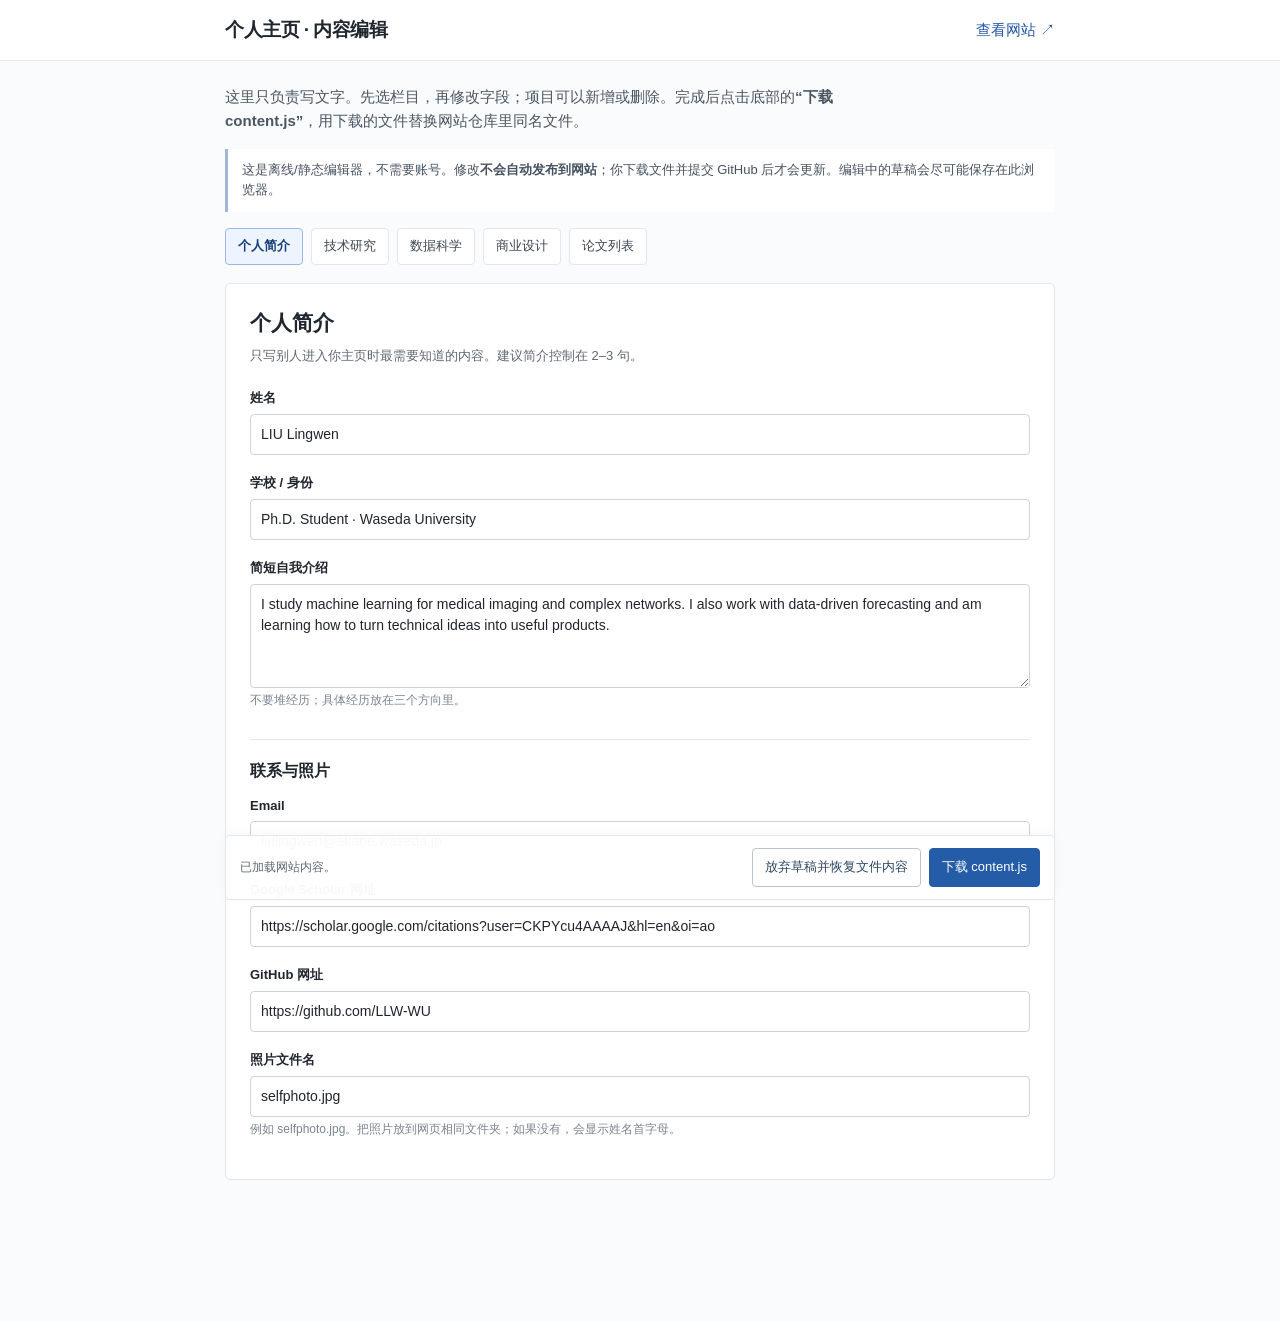
==== edit.html @ 1f991dab "Add files via upload" ====
<!doctype html>
<html lang="zh-CN">
<head>
  <meta charset="utf-8">
  <meta name="viewport" content="width=device-width, initial-scale=1">
  <meta name="robots" content="noindex, nofollow">
  <title>内容编辑 | LIU Lingwen</title>
  <link rel="stylesheet" href="style.css">
  <script defer src="content.js"></script>
  <script defer src="editor.js"></script>
</head>
<body class="editor-body">
  <header class="editor-head"><div class="container">
    <h1 class="editor-brand">个人主页 · 内容编辑</h1>
    <a href="index.html" target="_blank" rel="noopener noreferrer">查看网站 ↗</a>
  </div></header>
  <main class="container editor-shell">
    <p class="editor-intro">这里只负责写文字。先选栏目，再修改字段；项目可以新增或删除。完成后点击底部的<strong>“下载 content.js”</strong>，用下载的文件替换网站仓库里同名文件。</p>
    <div class="editor-note">这是离线/静态编辑器，不需要账号。修改<strong>不会自动发布到网站</strong>；你下载文件并提交 GitHub 后才会更新。编辑中的草稿会尽可能保存在此浏览器。</div>
    <nav class="editor-switcher" aria-label="选择内容" id="editor-switcher">
      <button type="button" data-edit-tab="profile">个人简介</button>
      <button type="button" data-edit-tab="research">技术研究</button>
      <button type="button" data-edit-tab="data">数据科学</button>
      <button type="button" data-edit-tab="business">商业设计</button>
      <button type="button" data-edit-tab="publications">论文列表</button>
    </nav>
    <div class="edit-form" id="edit-form"></div>
    <div class="editor-actions">
      <span class="editor-status" id="editor-status">已加载网站内容。</span>
      <div class="editor-actions-right">
        <button type="button" class="btn" id="reset-button">放弃草稿并恢复文件内容</button>
        <button type="button" class="btn btn-primary" id="download-button">下载 content.js</button>
      </div>
    </div>
  </main>
</body>
</html>
---- style.css ----
/* Minimal personal homepage — edit content in edit.html, not here. */
:root {
  --text: #20262e;
  --subtext: #606872;
  --link: #2358a8;
  --line: #e3e7eb;
  --soft: #f5f7f9;
  --width: 830px;
}
* { box-sizing: border-box; }
html { scroll-behavior: smooth; }
body { margin: 0; color: var(--text); background: white; font-family: -apple-system, BlinkMacSystemFont, "Segoe UI", "Noto Sans", Arial, sans-serif; font-size: 15px; line-height: 1.6; }
a { color: var(--link); text-decoration: none; }
a:hover { text-decoration: underline; }
a:focus-visible, button:focus-visible, input:focus-visible, textarea:focus-visible { outline: 2px solid var(--link); outline-offset: 3px; }
button, input, textarea { font: inherit; }
.container { width: min(calc(100% - 44px), var(--width)); margin: 0 auto; }
.skip-link { position: absolute; top: -100px; left: 20px; padding: 7px; background: white; z-index: 10; }
.skip-link:focus { top: 10px; }
.site-header { border-bottom: 1px solid var(--line); }
.header-inner { display: flex; flex-wrap: wrap; align-items: center; justify-content: space-between; gap: 10px 25px; padding: 14px 0; }
.site-name { font-size: 15px; font-weight: 700; letter-spacing: .1px; color: var(--text); }
.site-links, .profile-links { display: flex; flex-wrap: wrap; gap: 8px 18px; }
.site-links { font-size: 13px; }
.intro { display: grid; grid-template-columns: 104px 1fr; gap: 24px; align-items: start; padding: 40px 0 35px; border-bottom: 1px solid var(--line); }
.portrait { width: 104px; height: 104px; border: 1px solid var(--line); border-radius: 5px; overflow: hidden; display: flex; align-items: center; justify-content: center; background: #f1f3f5; color: #8c949e; font-size: 26px; font-weight: 600; }
.portrait img { width: 100%; height: 100%; object-fit: cover; }
h1 { font-size: 29px; margin: -4px 0 0; letter-spacing: -.5px; line-height: 1.35; }
.affiliation { color: var(--subtext); margin: 5px 0 10px; }
.bio { margin: 8px 0 9px; max-width: 650px; white-space: pre-line; }
.profile-links { margin: 12px 0 0; font-size: 13px; }
.focus { padding: 28px 0 54px; }
.section-heading { font-size: 19px; margin: 0 0 13px; font-weight: 700; }
.tabs { display: flex; gap: 0; overflow-x: auto; border-bottom: 1px solid var(--line); scrollbar-width: thin; }
.tab { flex-shrink: 0; padding: 10px 20px 11px; color: #626b76; font-weight: 500; font-size: 14px; border-bottom: 2px solid transparent; margin-bottom: -1px; white-space: nowrap; }
.tab:first-child { padding-left: 1px; margin-right: 20px; }
.tab + .tab { margin-right: 20px; }
.tab:hover { color: var(--text); text-decoration: none; }
.tab[aria-selected="true"] { color: var(--text); font-weight: 650; border-bottom-color: var(--link); }
.tab-panel { padding-top: 21px; }
.track-title { font-size: 22px; font-weight: 700; margin: 0 0 5px; line-height: 1.3; }
.track-description { margin: 0 0 16px; color: var(--subtext); }
.concept { margin: 0 0 17px; }
.concept-label { font-size: 12px; color: var(--subtext); margin-right: 6px; }
.concept-value { font-size: 14px; font-weight: 650; }
.method { padding: 13px 0 18px; border-top: 1px solid var(--line); border-bottom: 1px solid var(--line); }
.small-title { font-weight: 700; font-size: 14px; margin: 0 0 8px; }
.method-line { margin: 0; font-size: 14px; color: #414a54; }
.method-step { display: inline; }
.method-arrow { color: #8d96a0; padding: 0 9px; }
.work { padding-top: 22px; }
.item-list { margin: 0; padding: 0; list-style: none; }
.work-item { padding: 14px 0 15px; border-bottom: 1px solid var(--line); }
.work-item:first-child { padding-top: 5px; }
.item-title-row { display: flex; align-items: baseline; justify-content: space-between; flex-wrap: wrap; gap: 2px 12px; }
.item-title { font-size: 15px; margin: 0; font-weight: 650; line-height: 1.48; }
.item-year { font-size: 12px; color: var(--subtext); white-space: nowrap; }
.item-context { font-size: 12px; color: var(--subtext); margin: 2px 0 5px; }
.item-summary { margin: 5px 0 2px; font-size: 14px; }
.item-tools { font-size: 12.5px; margin: 4px 0 0; }
.item-link { font-size: 13px; display: inline-block; margin-top: 5px; }
.more { font-size: 13px; margin-top: 13px; padding: 3px 0; border: 0; color: var(--link); background: none; cursor: pointer; }
.more:hover { text-decoration: underline; }
details { margin-top: 10px; }
summary { cursor: pointer; color: var(--link); font-size: 13px; }
summary:hover { text-decoration: underline; }
.notes-text { white-space: pre-line; font-size: 13px; color: #434a55; padding: 6px 0 2px; line-height: 1.6; }
.papers { margin-top: 26px; }
.papers-intro { color: var(--subtext); font-size: 13px; margin: 0 0 10px; }
.pub-item { padding: 12px 0; border-bottom: 1px solid var(--line); }
.pub-title { font-size: 14px; font-weight: 650; margin: 0 0 2px; }
.pub-meta { font-size: 12px; color: var(--subtext); margin: 0; }
.pub-link { font-size: 12px; display: inline-block; margin-top: 4px; }
.empty-state { font-size: 14px; color: var(--subtext); padding: 8px 0; }
.footer { border-top: 1px solid var(--line); color: #747d87; display: flex; flex-wrap: wrap; justify-content: space-between; gap: 10px; padding-top: 16px; padding-bottom: 36px; font-size: 12px; }
.loading-note { padding: 24px 0; font-size: 13px; color: var(--subtext); }
/* Editing interface: a utilitarian writing form, intentionally separate from the public site */
.editor-body { background: #fafbfc; }
.editor-head { background: white; border-bottom: 1px solid var(--line); }
.editor-head .container { padding: 17px 0; display: flex; align-items: center; justify-content: space-between; gap: 14px; flex-wrap: wrap; }
.editor-brand { font-weight: 700; font-size: 19px; margin: 0; }
.editor-intro { max-width: 700px; margin: 24px 0 16px; color: #4b5663; }
.editor-shell { padding-bottom: 60px; }
.editor-switcher { display: flex; flex-wrap: wrap; gap: 8px; margin-bottom: 18px; }
.editor-switcher button { background: white; border: 1px solid var(--line); padding: 7px 12px; border-radius: 4px; cursor: pointer; font-size: 13px; color: #3d4651; }
.editor-switcher button[aria-pressed="true"] { background: #eef4ff; border-color: #9bb8e5; color: #173f79; font-weight: 650; }
.edit-form { border: 1px solid var(--line); background: white; border-radius: 5px; padding: 22px 24px; }
.edit-form h2 { margin: 0 0 6px; font-size: 21px; }
.form-help { font-size: 13px; color: var(--subtext); margin: 0 0 22px; }
.field { margin: 0 0 18px; }
.field label { display: block; font-weight: 600; font-size: 13px; margin-bottom: 5px; }
.field input, .field textarea { width: 100%; display: block; color: var(--text); border: 1px solid #cad2da; border-radius: 4px; padding: 9px 10px; background: #fff; font-size: 14px; line-height: 1.5; }
.field textarea { min-height: 78px; resize: vertical; }
.field-hint { font-size: 12px; margin-top: 3px; color: #7a8490; }
.form-subhead { margin: 29px 0 12px; font-size: 16px; border-top: 1px solid var(--line); padding-top: 18px; }
.editor-item { background: #f9fafb; border: 1px solid var(--line); padding: 13px 15px 6px; border-radius: 4px; margin: 10px 0; }
.editor-item-head { display: flex; justify-content: space-between; gap: 12px; align-items: center; margin-bottom: 12px; }
.editor-item-title { font-weight: 650; font-size: 13px; }
.btn { background: white; border: 1px solid #b9c4d0; border-radius: 4px; cursor: pointer; color: #2d4662; font-size: 13px; padding: 8px 12px; }
.btn:hover { background: #f0f4f7; }
.btn-primary { background: #245ca7; border-color: #245ca7; color: white; }
.btn-primary:hover { background: #1c4b89; }
.btn-delete { border-color: #ead4d4; color: #96433a; padding: 4px 8px; }
.btn-delete:hover { background: #fff4f4; }
.editor-actions { position: sticky; bottom: 0; display: flex; flex-wrap: wrap; justify-content: space-between; gap: 10px; align-items: center; background: rgba(255,255,255,.97); border: 1px solid var(--line); border-radius: 4px; padding: 12px 14px; margin-top: 16px; box-shadow: 0 -2px 12px rgba(33,45,58,.035); }
.editor-actions-right { display: flex; flex-wrap: wrap; gap: 8px; align-items: center; }
.editor-status { color: #5d6873; font-size: 12px; }
.editor-note { background: #fff; border-left: 3px solid #9fb7d5; padding: 11px 14px; margin: 16px 0; color: #465260; font-size: 13px; }
@media (max-width: 600px) {
  .container { width: min(calc(100% - 32px), var(--width)); }
  .intro { grid-template-columns: 78px 1fr; gap: 16px; padding: 28px 0; }
  .portrait { width: 78px; height: 78px; font-size: 20px; }
  h1 { font-size: 24px; }
  .tabs { justify-content: space-between; }
  .tab { margin-right: 0 !important; padding: 10px 9px 11px !important; font-size: 13px; }
  .method-arrow { padding: 0 4px; }
  .edit-form { padding: 16px; }
}
@media (prefers-reduced-motion: reduce) { html { scroll-behavior: auto; } }

/* Keep the editor scan-friendly: each project is closed until selected. */
.editor-item > summary { padding: 1px 0; font-size: 13px; font-weight: 650; color: var(--text); }
.editor-item > summary:hover { color: var(--link); text-decoration: none; }
.editor-item[open] > summary { margin-bottom: 13px; }
.editor-item button + button { margin-left: 5px; }
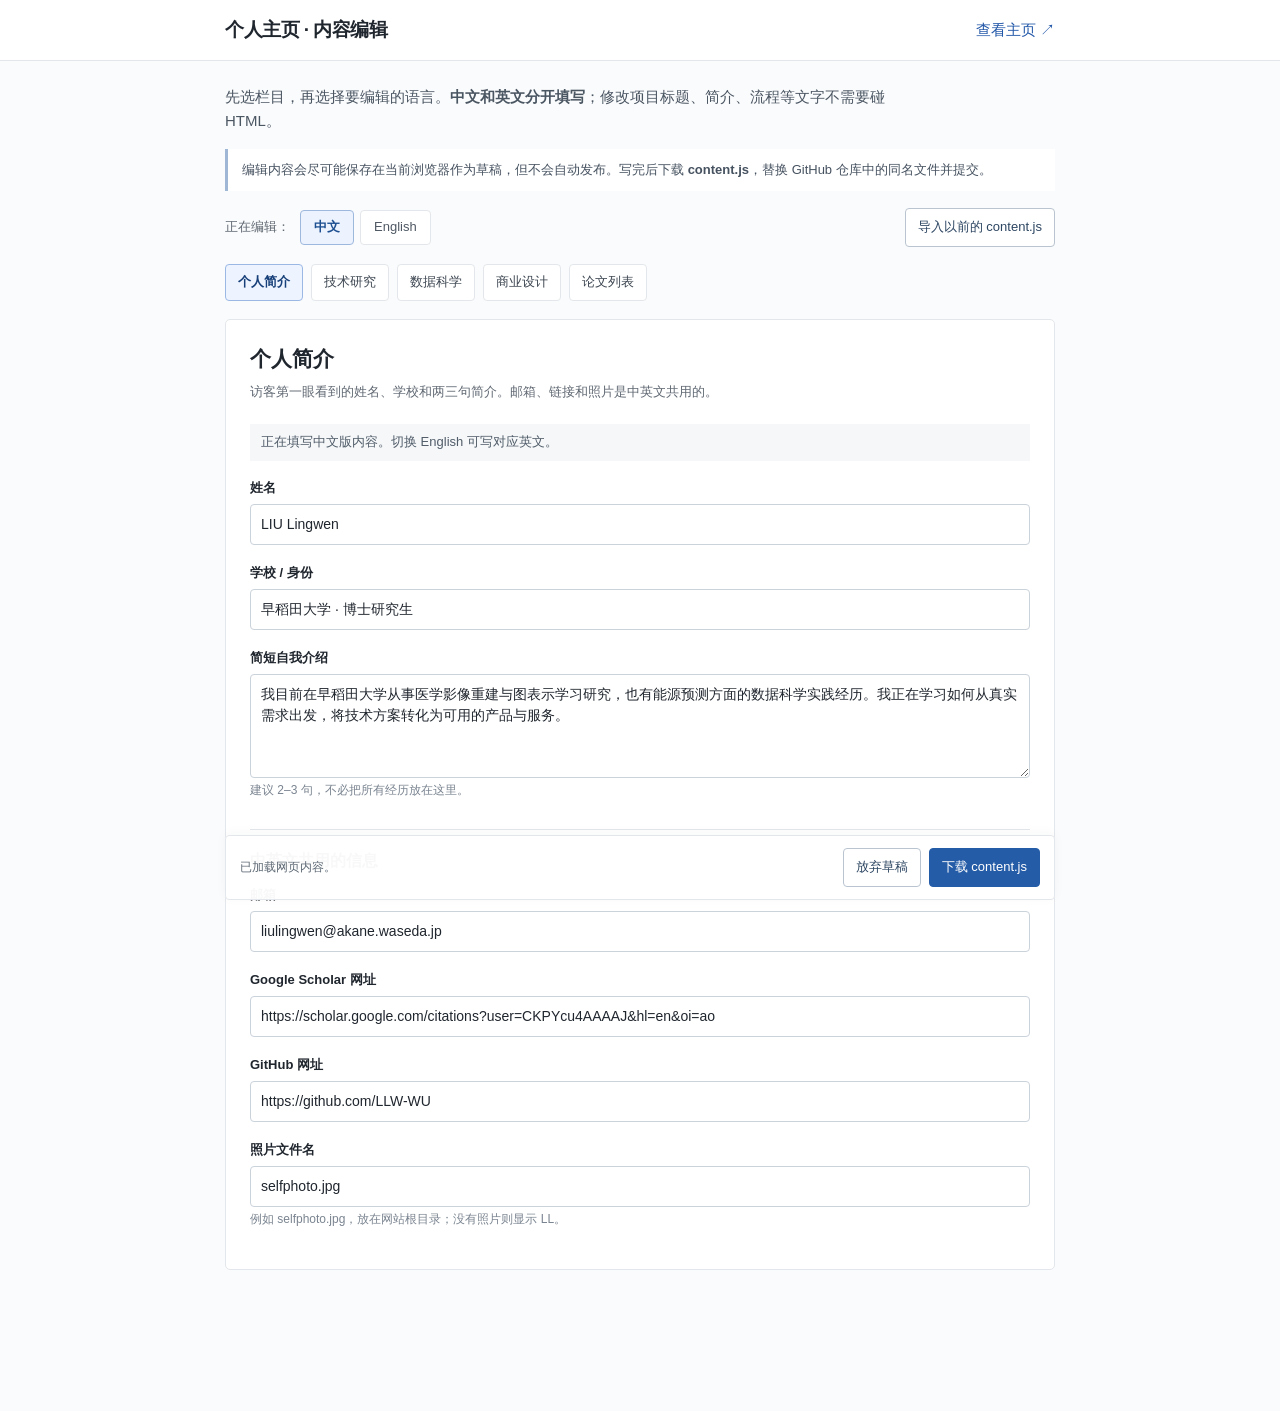
==== commit 2aa1c6c9: "Add files via upload" ====
--- a/edit.html
+++ b/edit.html
@@ -12,11 +12,20 @@
 <body class="editor-body">
   <header class="editor-head"><div class="container">
     <h1 class="editor-brand">个人主页 · 内容编辑</h1>
-    <a href="index.html" target="_blank" rel="noopener noreferrer">查看网站 ↗</a>
+    <a href="index.html" target="_blank" rel="noopener noreferrer">查看主页 ↗</a>
   </div></header>
   <main class="container editor-shell">
-    <p class="editor-intro">这里只负责写文字。先选栏目，再修改字段；项目可以新增或删除。完成后点击底部的<strong>“下载 content.js”</strong>，用下载的文件替换网站仓库里同名文件。</p>
-    <div class="editor-note">这是离线/静态编辑器，不需要账号。修改<strong>不会自动发布到网站</strong>；你下载文件并提交 GitHub 后才会更新。编辑中的草稿会尽可能保存在此浏览器。</div>
+    <p class="editor-intro">先选栏目，再选择要编辑的语言。<strong>中文和英文分开填写</strong>；修改项目标题、简介、流程等文字不需要碰 HTML。</p>
+    <div class="editor-note">编辑内容会尽可能保存在当前浏览器作为草稿，但不会自动发布。写完后下载 <strong>content.js</strong>，替换 GitHub 仓库中的同名文件并提交。</div>
+    <div class="editor-toolbar">
+      <div class="editor-locale" role="group" aria-label="选择要编辑的语言">
+        <span>正在编辑：</span>
+        <button type="button" data-content-lang="zh" aria-pressed="true">中文</button>
+        <button type="button" data-content-lang="en" aria-pressed="false">English</button>
+      </div>
+      <button type="button" class="btn" id="import-button">导入以前的 content.js</button>
+      <input type="file" id="import-file" accept=".js,.json,application/json,text/javascript" hidden>
+    </div>
     <nav class="editor-switcher" aria-label="选择内容" id="editor-switcher">
       <button type="button" data-edit-tab="profile">个人简介</button>
       <button type="button" data-edit-tab="research">技术研究</button>
@@ -26,9 +35,9 @@
     </nav>
     <div class="edit-form" id="edit-form"></div>
     <div class="editor-actions">
-      <span class="editor-status" id="editor-status">已加载网站内容。</span>
+      <span class="editor-status" id="editor-status" role="status">已加载网页内容。</span>
       <div class="editor-actions-right">
-        <button type="button" class="btn" id="reset-button">放弃草稿并恢复文件内容</button>
+        <button type="button" class="btn" id="reset-button">放弃草稿</button>
         <button type="button" class="btn btn-primary" id="download-button">下载 content.js</button>
       </div>
     </div>
--- a/style.css
+++ b/style.css
@@ -123,3 +123,18 @@
 .editor-item > summary:hover { color: var(--link); text-decoration: none; }
 .editor-item[open] > summary { margin-bottom: 13px; }
 .editor-item button + button { margin-left: 5px; }
+/* Tiny bilingual control: same understated personal-homepage visual language. */
+.language-switch { display: inline-flex; align-items: center; gap: 8px; white-space: nowrap; color: #a2aab3; font-size: 13px; }
+.language-switch button { background: transparent; border: 0; color: #7b8590; padding: 2px 3px; font-size: 13px; cursor: pointer; }
+.language-switch button[aria-pressed="true"] { color: var(--text); font-weight: 700; }
+.language-switch button:hover { color: var(--link); text-decoration: underline; }
+.pub-original { font-size: 12px; line-height: 1.5; color: var(--subtext); margin: 1px 0 4px; }
+@media(max-width:600px){ .language-switch { margin-left: auto; } }
+/* Minimal editing controls for two translations */
+.editor-toolbar { display:flex; align-items:center; justify-content:space-between; flex-wrap:wrap; gap: 10px; margin: 17px 0; }
+.editor-locale { display:inline-flex; align-items:center; gap: 6px; font-size: 13px; }
+.editor-locale span { color:var(--subtext); margin-right:4px; }
+.editor-locale button { cursor:pointer; border:1px solid var(--line); background:#fff; color:#4f5864; padding:6px 13px; border-radius:4px; font-size:13px; }
+.editor-locale button[aria-pressed="true"] { border-color:#9eb7dc; color:#1d4f91; background:#ecf3fe; font-weight:650; }
+.edit-language-note { font-size:13px; padding: 8px 11px; background:var(--soft); color:#515d69; margin:5px 0 17px; }
+.paper-original-hint { font-size:12px; color:var(--subtext); margin:-6px 0 13px; overflow-wrap:anywhere; }
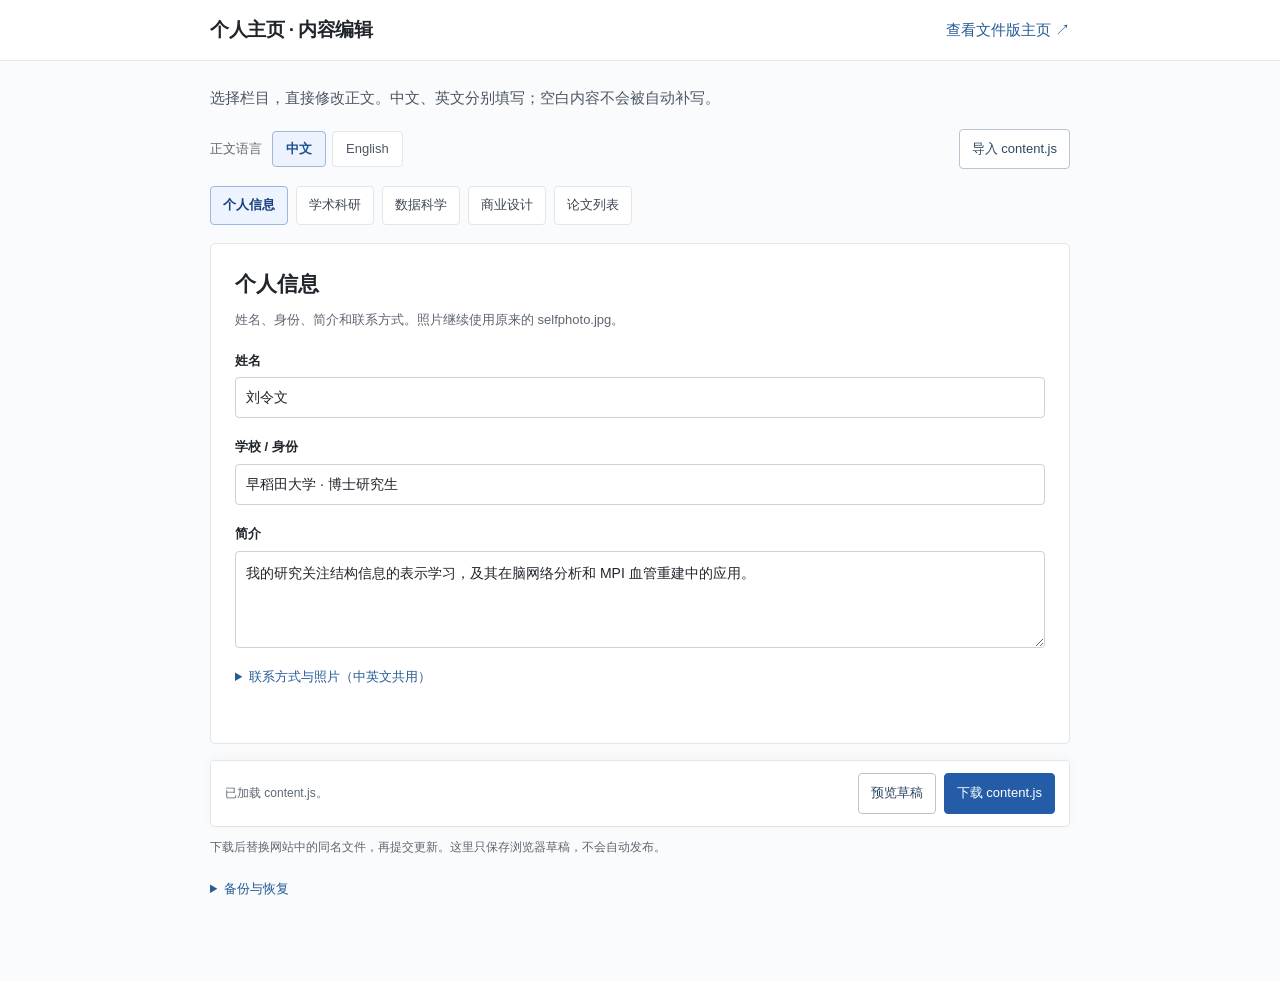
==== commit b6d83df9: "Add files via upload" ====
--- a/edit.html
+++ b/edit.html
@@ -4,43 +4,55 @@
   <meta charset="utf-8">
   <meta name="viewport" content="width=device-width, initial-scale=1">
   <meta name="robots" content="noindex, nofollow">
-  <title>内容编辑 | LIU Lingwen</title>
-  <link rel="stylesheet" href="style.css">
-  <script defer src="content.js"></script>
-  <script defer src="editor.js"></script>
+  <title>内容编辑 | 刘令文</title>
+  <link rel="icon" href="data:,">
+  <link rel="stylesheet" href="style.css?v=20261023-details-v12">
+  <script defer src="content.js?v=20261024-education-v18"></script>
+  <script defer src="site-core.js?v=20261023-details-v12"></script>
+  <script defer src="preview-template.js?v=20261024-labels-v16"></script>
+  <script defer src="editor.js?v=20261024-labels-v16"></script>
 </head>
 <body class="editor-body">
-  <header class="editor-head"><div class="container">
-    <h1 class="editor-brand">个人主页 · 内容编辑</h1>
-    <a href="index.html" target="_blank" rel="noopener noreferrer">查看主页 ↗</a>
-  </div></header>
-  <main class="container editor-shell">
-    <p class="editor-intro">先选栏目，再选择要编辑的语言。<strong>中文和英文分开填写</strong>；修改项目标题、简介、流程等文字不需要碰 HTML。</p>
-    <div class="editor-note">编辑内容会尽可能保存在当前浏览器作为草稿，但不会自动发布。写完后下载 <strong>content.js</strong>，替换 GitHub 仓库中的同名文件并提交。</div>
-    <div class="editor-toolbar">
-      <div class="editor-locale" role="group" aria-label="选择要编辑的语言">
-        <span>正在编辑：</span>
-        <button type="button" data-content-lang="zh" aria-pressed="true">中文</button>
-        <button type="button" data-content-lang="en" aria-pressed="false">English</button>
-      </div>
-      <button type="button" class="btn" id="import-button">导入以前的 content.js</button>
-      <input type="file" id="import-file" accept=".js,.json,application/json,text/javascript" hidden>
+<header class="editor-head"><div class="container">
+  <h1 class="editor-brand">个人主页 · 内容编辑</h1>
+  <a href="index.html" target="_blank" rel="noopener noreferrer">查看文件版主页 ↗</a>
+</div></header>
+<main class="container editor-shell">
+  <p class="editor-intro">选择栏目，直接修改正文。中文、英文分别填写；空白内容不会被自动补写。</p>
+  <div class="editor-toolbar">
+    <div class="editor-locale" role="group" aria-label="选择要编辑的语言">
+      <span>正文语言</span>
+      <button type="button" data-content-lang="zh" aria-pressed="true">中文</button>
+      <button type="button" data-content-lang="en" aria-pressed="false">English</button>
     </div>
-    <nav class="editor-switcher" aria-label="选择内容" id="editor-switcher">
-      <button type="button" data-edit-tab="profile">个人简介</button>
-      <button type="button" data-edit-tab="research">技术研究</button>
-      <button type="button" data-edit-tab="data">数据科学</button>
-      <button type="button" data-edit-tab="business">商业设计</button>
-      <button type="button" data-edit-tab="publications">论文列表</button>
-    </nav>
-    <div class="edit-form" id="edit-form"></div>
-    <div class="editor-actions">
-      <span class="editor-status" id="editor-status" role="status">已加载网页内容。</span>
-      <div class="editor-actions-right">
-        <button type="button" class="btn" id="reset-button">放弃草稿</button>
-        <button type="button" class="btn btn-primary" id="download-button">下载 content.js</button>
-      </div>
+    <button type="button" class="btn" id="import-button">导入 content.js</button>
+    <input type="file" id="import-file" accept=".js,.json,application/json,text/javascript" hidden>
+  </div>
+  <nav class="editor-switcher" aria-label="选择内容" id="editor-switcher">
+    <button type="button" data-edit-tab="profile">个人信息</button>
+    <button type="button" data-edit-tab="research">学术科研</button>
+    <button type="button" data-edit-tab="data">数据科学</button>
+    <button type="button" data-edit-tab="business">商业设计</button>
+    <button type="button" data-edit-tab="publications">论文列表</button>
+  </nav>
+  <div class="edit-form" id="edit-form"></div>
+  <div class="editor-actions">
+    <span class="editor-status" id="editor-status" role="status">已加载 content.js。</span>
+    <div class="editor-actions-right">
+      <button type="button" class="btn" id="preview-button">预览草稿</button>
+      <button type="button" class="btn btn-primary" id="download-button">下载 content.js</button>
     </div>
-  </main>
+  </div>
+  <p class="publish-note">下载后替换网站中的同名文件，再提交更新。这里只保存浏览器草稿，不会自动发布。</p>
+  <details class="editor-extra"><summary>备份与恢复</summary><div class="extra-tools">
+    <button type="button" class="btn" id="reset-button">放弃草稿，重新读取文件</button>
+    <button type="button" class="btn" id="notes-button">下载写作笔记</button>
+  </div></details>
+  <noscript>编辑器需要 JavaScript。请在浏览器中启用后重新打开。</noscript>
+</main>
+<dialog id="preview-dialog" aria-labelledby="preview-title">
+  <div class="preview-bar"><h2 id="preview-title">草稿预览 · 尚未发布</h2><button type="button" class="btn" id="close-preview">关闭预览</button></div>
+  <iframe id="preview-frame" title="当前编辑内容的主页预览"></iframe>
+</dialog>
 </body>
 </html>
--- a/style.css
+++ b/style.css
@@ -138,3 +138,355 @@
 .editor-locale button[aria-pressed="true"] { border-color:#9eb7dc; color:#1d4f91; background:#ecf3fe; font-weight:650; }
 .edit-language-note { font-size:13px; padding: 8px 11px; background:var(--soft); color:#515d69; margin:5px 0 17px; }
 .paper-original-hint { font-size:12px; color:var(--subtext); margin:-6px 0 13px; overflow-wrap:anywhere; }
+
+/* V3: document-led, single-column academic writing. No cards or promotional hero. */
+:root { --width: 860px; --text:#20252b; --subtext:#5e6670; --line:#e3e6e9; --link:#265b96; --soft:#f5f7f9; }
+body { font-family: -apple-system,BlinkMacSystemFont,"Segoe UI",Roboto,"Helvetica Neue",Arial,"Noto Sans CJK SC","PingFang SC","Microsoft YaHei",sans-serif; font-size:15px; line-height:1.75; }
+[hidden] { display:none !important; }
+:focus-visible { outline:2px solid var(--link);outline-offset:4px; }
+.container { width:min(calc(100% - 44px),var(--width)); }
+.header-inner { padding:13px 0; }
+.intro { padding:31px 0 28px;gap:23px;grid-template-columns:96px minmax(0,1fr); }
+.portrait { width:96px;height:96px;position:relative;flex-shrink:0; }
+.portrait img { position:absolute;inset:0; }
+.bio { font-size:15px;margin:6px 0; }
+.profile-links { margin-top:8px; }
+.focus { padding-top:20px; }
+.tabs { gap:25px;overflow-x:visible; }
+.tab,.tab:first-child,.tab + .tab { margin:0;padding:9px 2px 11px; font-size:14px; }
+.tab-panel { padding-top:25px; }
+.research-intro { margin-bottom:25px; }
+.research-intro > .track-title { margin-bottom:12px; }
+.concept-title { font-size:24px;line-height:1.4;font-weight:650;margin:0 0 10px;letter-spacing:-.3px;overflow-wrap:anywhere; }
+.research-intro > .track-title + .concept-title { font-size:19px;letter-spacing:0; }
+.concept-statement { font-size:16px;line-height:1.8;margin:0 0 9px;font-weight:550; }
+.concept-description { color:var(--subtext);font-size:14px;line-height:1.85;margin:0; }
+.institution { margin-top:30px; }
+.institution-heading { display:flex;flex-wrap:wrap;align-items:baseline;justify-content:space-between;gap:4px 18px;padding-bottom:9px;border-bottom:1px solid #cdd3d9;margin-bottom:15px; }
+.institution-title { margin:0;font-size:20px;font-weight:650;line-height:1.5; }
+.institution-period { font-size:13px;color:var(--subtext);white-space:nowrap; }
+.research-group + .research-group { margin-top:30px; }
+.group-title { margin:0 0 8px;font-size:17px;line-height:1.65;font-weight:650; }
+.group-description { margin:0 0 20px;color:var(--subtext);font-size:14px;line-height:1.9; }
+.project { padding:0 0 20px;margin:0 0 18px;border-bottom:1px solid var(--line); }
+.project:last-child { margin-bottom:0;padding-bottom:6px;border-bottom:0; }
+.project-takeaway { font-size:16px;line-height:1.8;font-weight:650;margin:0 0 8px;overflow-wrap:anywhere; }
+.project-heading { display:flex;align-items:baseline;flex-wrap:wrap;gap:2px 14px;margin-bottom:6px; }
+.project-title { font-size:16px;margin:0;font-weight:650;line-height:1.65;overflow-wrap:anywhere; }
+.project-meta { color:var(--subtext);font-size:12px;line-height:1.7; }
+.project-copy { margin:4px 0 0;line-height:1.95;white-space:pre-line;overflow-wrap:break-word;font-size:15px; }
+.project-copy strong { font-weight:650;color:#161c23; }
+.project-footer { display:flex;flex-wrap:wrap;align-items:baseline;gap:5px 20px;margin-top:6px;font-size:12px; }
+.project-footer > a { white-space:nowrap; }
+.paper-details { margin:0; }
+.paper-details summary,.extra-notes summary { color:var(--subtext);font-size:12px; }
+.paper-original { margin:5px 0;font-size:12px;color:var(--subtext);max-width:690px; }
+.extra-notes { margin-top:4px; }
+.publications { margin-top:35px;border-top:1px solid var(--line);padding-top:16px; }
+.publications > summary { color:var(--text);font-size:14px;font-weight:600; }
+.editor-entry { color:var(--subtext); }
+.empty-state { padding:8px 0 40px; }
+.steps { padding-left:22px;margin:0; }
+:lang(en) .project-copy { line-height:1.8;font-size:14.5px; }
+:lang(en) .group-title { font-size:16px; }
+:lang(en) .concept-statement { font-size:15px; }
+@media (max-width:600px) {
+ .container {width:calc(100% - 32px);}
+ .intro {grid-template-columns:64px minmax(0,1fr);gap:15px;padding:25px 0;}
+ .portrait {width:64px;height:64px;font-size:21px;}
+ h1 {font-size:24px;}
+ .affiliation,.bio {font-size:13px;line-height:1.8;}
+ .profile-links {gap:6px 14px;font-size:12px;}
+ .tabs {gap:16px;justify-content:flex-start;}
+ .tab,.tab:first-child,.tab + .tab {font-size:13px;padding:9px 0 11px !important;}
+ .concept-title {font-size:21px;}
+ .concept-statement {font-size:15px;}
+ .concept-description {font-size:13px;}
+ .institution-title {font-size:18px;}
+ .group-title {font-size:16px;}
+ .project-copy {font-size:14px;line-height:1.95;}
+ .project-title {font-size:15px;}
+ .project-takeaway {font-size:15px;}
+ .project-meta {font-size:11.5px;}
+ .project-heading {gap:1px 10px;}
+ :lang(en) .tab {font-size:12px;}
+ :lang(en) .tabs {gap:15px;}
+}
+@media(max-width:360px){ .container{width:calc(100% - 24px);} :lang(en) .tabs {gap:12px;} }
+@media print {
+ .site-header,.tabs,.footer,.project-footer,.publications,.extra-notes,.skip-link {display:none !important;}
+ .container {width:100%;max-width:none;}
+ .intro {padding:0 0 16px;}
+ .focus {padding:0;}
+ .project {break-inside:avoid;}
+ .project-copy {font-size:11pt;}
+ .institution-heading,.group-title {break-after:avoid;}
+}
+/* Writing tools are kept separate from the public reading layout. */
+.editor-shell .form-help {margin-bottom:18px;}
+.field select {width:100%;padding:9px 10px;border:1px solid #cad2da;border-radius:4px;background:#fff;font:inherit;font-size:14px;color:var(--text);}
+.field textarea {line-height:1.85;}
+.check-field {display:flex;align-items:center;gap:8px;font-size:13px;margin:9px 0 18px;color:var(--subtext);}
+.check-field input {accent-color:var(--link);width:16px;height:16px;}
+.writing-guide {background:#f7f8fa;border:1px solid var(--line);border-radius:4px;padding:11px 14px;margin:0 0 22px;}
+.writing-guide > summary {font-size:13px;color:#515a64;}
+.writing-guide ol {margin:14px 0 20px;padding-left:20px;line-height:1.8;font-size:13px;color:#5c6570;}
+.writing-guide li+li {margin-top:6px;}
+.form-details {margin:16px 0 20px;}
+.form-details > summary {font-size:13px;margin-bottom:12px;}
+.editor-item {padding:12px 15px;margin:10px 0;background:#fff;}
+.editor-item[open] {background:#fafbfc;}
+.editor-item > summary {overflow-wrap:anywhere;}
+.editor-item .item-tools {display:flex;flex-wrap:wrap;gap:8px;margin:14px 0 4px;}
+.editor-item button + button {margin-left:0;}
+button:disabled {opacity:.45;cursor:not-allowed;}
+.publish-note {font-size:12px;color:var(--subtext);margin:10px 0;}
+.editor-extra {margin:20px 0;}
+.extra-tools {display:flex;flex-wrap:wrap;gap:10px;margin-top:12px;}
+#preview-dialog {padding:0;border:1px solid var(--line);border-radius:6px;width:min(1000px,calc(100vw - 32px));max-width:1000px;height:90vh;max-height:90vh;box-shadow:0 16px 90px #0002;}
+#preview-dialog::backdrop {background:#1b26333b;}
+.preview-bar {height:58px;display:flex;align-items:center;justify-content:space-between;gap:14px;border-bottom:1px solid var(--line);padding:10px 18px;}
+.preview-bar h2 {font-size:14px;margin:0;}
+#preview-frame {border:0;width:100%;height:calc(100% - 58px);display:block;background:white;}
+@media(max-width:600px){.editor-switcher{gap:6px;}.editor-switcher button{padding:6px 9px;font-size:12px;}.editor-actions{padding:10px;}.editor-actions-right{gap:7px;}.preview-bar{padding:10px;}.preview-bar h2{font-size:12px;}}
+
+/* Personal CV: identity in the margin, concise research work in the main column. */
+body:not(.editor-body) { --width:1120px;--link:#596f93; }
+.site-header { border-bottom:0; }
+.header-inner { justify-content:flex-end;padding:16px 0 12px; }
+.cv-layout { display:grid;grid-template-columns:224px minmax(0,1fr);column-gap:64px;align-items:start;padding-top:13px; }
+.cv-layout .intro { display:block;position:relative;align-self:stretch;top:auto;padding:0 5px 4px 0;border:0; }
+.cv-layout .intro-copy { height:100%; }
+.cv-layout .portrait { width:100px;height:100px;margin-bottom:18px;border:0;border-radius:0; }
+.cv-layout h1 { margin:0 0 10px;font-size:30px;line-height:1.2;letter-spacing:-.8px; }
+.cv-layout .affiliation { margin:0 0 16px;font-size:13px;line-height:1.7; }
+.cv-layout .bio { margin:0 0 20px;font-size:13px;line-height:1.9; }
+.cv-layout .profile-links { display:flex;flex-direction:column;align-items:flex-start;gap:6px;margin:0;font-size:12px; }
+.contact-email { overflow-wrap:anywhere; }
+.profile-experience { margin-top:25px;padding:14px 12px 13px;border:1px solid #e1e5ed;border-radius:5px;background:#f7f8fb; }
+.sidebar-heading { margin:0 0 12px;font-size:14px;line-height:1.5;font-weight:650;color:var(--text); }
+.profile-experience > .sidebar-heading { margin-bottom:14px;padding-bottom:9px;border-bottom:1px solid #e2e7ef;font-size:16px;color:#36475f; }
+#experience-list { position:relative; }
+#experience-list::before { content:"";position:absolute;left:3px;top:9px;bottom:18px;width:1px;background:#d5deea; }
+.experience-item { position:relative;margin:0;padding:0 0 16px 16px; }
+.experience-item:last-child { padding-bottom:0; }
+.experience-item::before { content:"";position:absolute;left:0;top:7px;width:7px;height:7px;border:1px solid #9baac1;border-radius:50%;background:#f7f8fb; }
+.experience-item:first-child::before { background:var(--link);border-color:var(--link); }
+.experience-name { display:block;font-size:13px;font-weight:600;line-height:1.7;color:#45546c; }
+.experience-period { display:block;margin-top:2px;font-size:11px;line-height:1.6;font-variant-numeric:tabular-nums;color:#7c8595; }
+.page-toc { position:sticky;top:24px;max-height:calc(100vh - 48px);overflow-y:auto;scrollbar-width:thin;scrollbar-color:#d3dbe7 transparent;margin-top:26px;padding-top:20px;border-top:1px solid var(--line); }
+.toc-list,.toc-projects { margin:0;padding:0;list-style:none; }
+.toc-list > li + li { margin-top:3px; }
+.toc-link { display:block;padding:5px 10px;border-left:2px solid transparent;color:var(--subtext);font-size:12px;line-height:1.5;border-radius:0 3px 3px 0;overflow-wrap:anywhere; }
+.toc-link:hover { color:var(--link);background:#f6f8fb;text-decoration:none; }
+.toc-link[aria-current="location"] { color:var(--link);background:#edf1f8;border-left-color:var(--link);font-weight:650; }
+.toc-projects { margin:2px 0 8px 11px;padding-left:9px;border-left:1px solid #e1e5ed; }
+.toc-school { padding:9px 10px 3px;color:#7e8796;font-size:10px;line-height:1.5; }
+.toc-project .toc-link { font-size:11px;padding-top:4px;padding-bottom:4px; }
+.toc-project .toc-link { display:-webkit-box;-webkit-box-orient:vertical;-webkit-line-clamp:2;overflow:hidden; }
+.cv-layout .focus { padding:0 0 42px;min-width:0; }
+.cv-layout .tabs { gap:28px; }
+.cv-layout .tab,.cv-layout .tab:first-child,.cv-layout .tab + .tab { font-size:13px;padding:0 0 11px; }
+.cv-layout .tab-panel { padding-top:23px; }
+.research-overview { margin:0;padding:0;border:1px solid #dee4ee;border-radius:6px;background:#fff; }
+.idea-panel { padding:22px 24px;background:#f3f5fa;border-bottom:1px solid #e0e5ef;border-radius:5px 5px 0 0; }
+.idea-panel .concept-title { margin:0 0 14px;color:#405779;font-family:Georgia,"Times New Roman",serif;font-size:32px;font-weight:400;line-height:1.3;letter-spacing:-.55px; }
+.idea-panel .concept-statement { margin:0;max-width:64ch;font-size:15px;line-height:1.85;font-weight:400;color:#556176; }
+.idea-panel .concept-description { margin:12px 0 0;font-size:14px;line-height:1.9;color:var(--subtext); }
+.research-strengths { margin:0;padding:20px 24px 23px; }
+.cv-section-label { display:flex;align-items:center;gap:11px;margin:0 0 16px;font-size:21px;line-height:1.45;letter-spacing:-.25px;font-weight:650;color:#36475f; }
+.cv-section-label::before { content:"";width:22px;height:2px;flex-shrink:0;background:var(--link); }
+.section-count { color:#8892a2;font-size:13px;font-weight:400;letter-spacing:0; }
+.idea-panel,.research-strengths,.research-projects,.institution-block,.publications { scroll-margin-top:24px; }
+.capability-list { display:grid;grid-template-columns:repeat(3,minmax(0,1fr));gap:18px;margin:0;padding:0;list-style:none; }
+.capability-list li { min-width:0;padding-left:18px;border-left:1px solid #e4e8f0; }
+.capability-list li:first-child { padding-left:0;border-left:0; }
+.capability-list li+li { margin-top:0; }
+.capability-icon { display:block;width:24px;height:24px;margin:0 0 10px; }
+.capability-name { margin:0 0 5px;font-size:13.5px;line-height:1.6;font-weight:650;color:#455873; }
+.capability-description { margin:0;font-size:12.5px;line-height:1.85;color:#6e7889; }
+.selected-works { margin:24px 0 0; }
+.selected-works > .cv-section-label { margin-bottom:0; }
+.selected-project { display:grid;grid-template-columns:minmax(0,1fr) 156px;column-gap:24px;row-gap:0;align-items:start;padding:24px 0;border-bottom:1px solid var(--line); }
+.project-visual { width:76px;height:68px;object-fit:contain;background:#f5f7fb;border-radius:6px; }
+.selected-copy { grid-column:1;grid-row:1;min-width:0;align-self:start; }
+.selected-project:last-child { border-bottom:0; }
+.selected-heading { display:block; }
+.selected-title { min-width:0;margin:0;font-size:16px;font-weight:650;line-height:1.6; }
+.selected-meta { display:flex;flex-wrap:wrap;align-items:baseline;gap:3px 9px;margin-top:5px;color:var(--subtext);font-size:12px;line-height:1.8; }
+.selected-meta a { color:var(--subtext); }
+.project-model { font-weight:400;color:var(--subtext); }
+.project-citation { display:inline-block;vertical-align:baseline;margin-left:8px;font-size:12px;font-weight:500;color:var(--link);white-space:nowrap; }
+.reference-pending { display:inline-block;margin-left:9px;font-size:10.5px;font-weight:400;color:#8f97a5; }
+.selected-brief,.selected-result { margin:9px 0 0;font-size:13px;line-height:1.9;font-weight:400;color:#444d5c; }
+.selected-links { display:flex;gap:15px;margin-top:3px;font-size:11px; }
+.research-projects { margin-top:32px; }
+.institution-block + .institution-block { margin-top:30px;padding-top:25px;border-top:2px solid #cfd8e7; }
+.institution-label { display:flex;flex-wrap:wrap;align-items:baseline;justify-content:space-between;gap:4px 14px;padding:10px 13px;background:#f1f4f9;border-radius:3px; }
+.institution-name { margin:0;font-size:17px;font-weight:650;line-height:1.6; }
+.institution-dates { font-size:12px;color:var(--subtext); }
+.project-group { padding:0 12px; }
+.project-group + .project-group { margin-top:25px; }
+.project-group-title { margin:18px 0 6px;font-size:14px;line-height:1.8;font-weight:600; }
+.group-overview { margin:0 0 3px; }
+.group-overview > summary { font-size:11px;color:var(--subtext); }
+.group-overview .group-description { margin:8px 0 15px;font-size:13px;line-height:1.9; }
+.project-entry { scroll-margin-top:20px; }
+.project-entry.without-image { grid-template-columns:minmax(0,1fr); }
+.model-thumb { grid-column:2;grid-row:1;align-self:start;position:relative;display:block;width:156px;height:112px;padding:5px;border:1px solid #dee4ee;border-radius:3px;background:white;cursor:zoom-in; }
+.model-thumb:hover { border-color:var(--link); }
+.model-thumb .project-visual { display:block;width:100%;height:100%;object-fit:contain;background:white;border-radius:0; }
+.model-enlarge { position:absolute;bottom:0;right:3px;color:var(--link);font-size:13px;line-height:17px;background:white; }
+.entry-details { grid-column:1/-1;margin:14px 0 0; }
+.entry-details > summary { width:max-content;font-size:13px;line-height:1.9;color:var(--link); }
+.entry-details[open] > summary { font-weight:600; }
+.full-project-text { max-width:78ch;margin:15px 0 3px;padding:0 0 0 16px;border-left:2px solid #e0e5ef; }
+.project-contribution { grid-column:1/-1;margin-top:22px;padding-top:16px;border-top:1px solid #e3e7ed; }
+.project-contribution.is-placeholder { min-height:64px; }
+.contribution-heading { display:flex;flex-wrap:wrap;align-items:baseline;justify-content:space-between;gap:5px 12px; }
+.contribution-label { margin:0;font-size:13px;line-height:1.9;font-weight:600;color:#444d5c; }
+.contribution-status { color:#7c8695;font-size:13px;line-height:1.9; }
+.contribution-role,.contribution-copy { margin:8px 0 0;font-size:13px;line-height:1.9;white-space:pre-line; }
+.full-project-text .project-copy { font-size:13px;line-height:1.9;font-weight:400;color:#444d5c;margin:0 0 14px; }
+.full-project-text .project-copy:last-child { margin-bottom:0; }
+.project-entry .notes-text { font-size:13px;line-height:1.9; }
+.project-entry.without-image .selected-copy { grid-column:1/-1; }
+.model-dialog { width:min(1200px,calc(100vw - 32px));max-width:1200px;max-height:92vh;padding:0;border:1px solid #d2dbe8;border-radius:5px; }
+.model-dialog::backdrop { background:#1c253699; }
+.model-bar { display:flex;align-items:center;justify-content:space-between;gap:15px;padding:10px 16px;border-bottom:1px solid var(--line); }
+.model-title { margin:0;font-size:14px;line-height:1.7;font-weight:600; }
+.model-close { border:0;background:none;color:var(--subtext);font-size:26px;line-height:1;cursor:pointer;padding:3px 6px; }
+.model-dialog figure { margin:0;padding:15px; }
+.model-full-image { display:block;width:100%;max-height:72vh;object-fit:contain; }
+.model-source { margin-top:12px;font-size:11px;line-height:1.8;color:var(--subtext);overflow-wrap:anywhere; }
+.research-archive { margin-top:24px;padding-top:16px;border-top:1px solid var(--line); }
+.research-archive > summary,.cv-layout .publications > summary { font-size:12px;font-weight:500;color:var(--subtext); }
+.archive-content { padding-top:22px; }
+.archive-intro { margin:0 0 30px;font-size:14px;line-height:1.9;color:var(--subtext); }
+.research-line { margin-bottom:34px;scroll-margin-top:25px; }
+.research-line:last-child { margin-bottom:0; }
+.research-line-title { margin:0;font-size:18px;line-height:1.7;font-weight:600; }
+.research-line-meta { margin:4px 0 17px;font-size:12px;color:var(--subtext); }
+.research-line .group-description { margin-bottom:24px;font-size:14px;line-height:1.9; }
+.research-line-projects { margin-left:14px; }
+.research-line .project { padding-bottom:0;margin-bottom:26px;border-bottom:0;scroll-margin-top:25px; }
+.research-line .project:last-child { margin-bottom:0; }
+.research-line .project-takeaway { margin-bottom:9px;font-size:15px;line-height:1.85;font-weight:600; }
+.research-line .project-title { font-size:15px;font-weight:600; }
+.project-evidence { margin-top:7px;padding-left:12px; }
+.project-evidence .project-heading { gap:3px 10px;margin-bottom:4px; }
+.project-evidence .project-title { font-size:13px;font-weight:500;color:var(--subtext); }
+.project-evidence .project-meta { font-size:11.5px; }
+.project-evidence .project-copy { font-size:14px;line-height:1.95;color:#3d454e; }
+.cv-layout .publications { margin-top:35px;padding-top:28px;border-top:1px solid #cfd8e7; }
+.publications > .cv-section-label { margin-bottom:20px; }
+.citation-list { margin:0;padding:0;list-style:none;counter-reset:publication; }
+.publications .pub-item { position:relative;counter-increment:publication;margin:0 0 15px;padding:0 0 0 30px;border:0;font-size:13px;line-height:1.85;overflow-wrap:anywhere; }
+.publications .pub-item::before { content:"[" counter(publication) "]";position:absolute;left:0;top:0;color:#7e8796;font-size:12px;font-variant-numeric:tabular-nums; }
+.publications .pub-item:last-child { margin-bottom:0; }
+.publications .pub-item { scroll-margin-top:32px; }
+.publications .pub-item:target { background:#f1f4fa;outline:7px solid #f1f4fa;border-radius:2px; }
+.citation-title { font-weight:500; }
+.citation-venue { color:#6b7586; }
+.citation-year { white-space:nowrap; }
+body:not(.editor-body) .footer { margin-top:0;border-top:0;padding-top:0;padding-bottom:22px;font-size:11px; }
+:lang(en) .idea-panel .concept-statement { font-size:15px; }
+:lang(en) .capability-list { font-size:12.5px; }
+:lang(en) .project-evidence .project-copy { font-size:14px;line-height:1.85; }
+@media (min-width:561px) and (max-width:1020px) {
+ .cv-layout { grid-template-columns:162px minmax(0,1fr);column-gap:30px; }
+ .cv-layout h1 { font-size:25px; }
+ .cv-layout .bio { font-size:12px; }
+ .cv-layout .contact-email { font-size:11px; }
+ .idea-panel .concept-title { font-size:28px; }
+ .idea-panel { padding:18px 18px 20px; }
+ .research-strengths { padding:18px; }
+ .capability-list { gap:12px; }
+ .capability-list li { padding-left:12px; }
+ .capability-name { font-size:13px; }
+ .capability-description { font-size:12px; }
+ .selected-heading { flex-wrap:wrap;gap:2px 12px; }
+ .selected-project { grid-template-columns:minmax(0,1fr) 104px;column-gap:18px; }
+ .model-thumb { width:104px;height:84px;padding:4px; }
+ .project-visual { width:58px;height:58px; }
+}
+@media(max-width:560px) {
+ .cv-layout { display:block;padding-top:6px; }
+ .cv-layout .intro { position:static;padding:0;margin-bottom:24px; }
+ .cv-layout .intro-copy { height:auto; }
+ .cv-layout h1 { font-size:28px;margin-bottom:5px; }
+ .cv-layout .affiliation { margin-bottom:8px; }
+ .cv-layout .bio { max-width:500px;margin-bottom:10px;line-height:1.8; }
+ .cv-layout .portrait { float:right;width:64px;height:64px;margin:0 0 12px 18px; }
+ .cv-layout .profile-links { flex-direction:row;flex-wrap:wrap;gap:3px 15px; }
+ .cv-layout .profile-links .contact-email { flex-basis:100%; }
+ .profile-experience { margin-top:19px;padding:12px; }
+ .sidebar-heading { font-size:13px;margin-bottom:9px; }
+ .profile-experience > .sidebar-heading { font-size:15px;margin-bottom:12px;padding-bottom:8px; }
+ #experience-list { display:grid;grid-template-columns:repeat(3,minmax(0,1fr));gap:12px; }
+ #experience-list::before { left:3px;right:3px;top:3px;bottom:auto;width:auto;height:1px; }
+ .experience-item,.experience-item:last-child { display:flex;flex-direction:column;padding:14px 0 0; }
+ .experience-item::before { top:0; }
+ .experience-name { flex:1;font-size:11px;line-height:1.6; }
+ .experience-period { font-size:10px; }
+ .page-toc { position:static;max-height:none;overflow:visible;margin-top:18px;padding-top:13px; }
+ .page-toc .sidebar-heading { margin-bottom:7px; }
+ .toc-list { display:flex;align-items:stretch;gap:3px;overflow-x:auto;padding-bottom:7px;scrollbar-width:thin; }
+ .toc-list > li { display:flex;align-items:center;flex-shrink:0; }
+ .toc-list > li + li { margin-top:0; }
+ .toc-link { white-space:nowrap;border-left:0;border-bottom:2px solid transparent;border-radius:3px 3px 0 0;font-size:11px;padding:6px 10px; }
+ .toc-link[aria-current="location"] { border-bottom-color:var(--link); }
+ .toc-projects { display:flex;align-items:center;margin:0 0 0 4px;padding:0;border:0; }
+ .toc-projects .toc-school { display:none; }
+ .toc-project .toc-link { display:block;overflow:visible;padding:6px 10px; }
+ .cv-layout .tabs { gap:23px; }
+ .cv-layout .tab,.cv-layout .tab:first-child,.cv-layout .tab + .tab { font-size:13px;padding:0 0 10px !important; }
+ .cv-layout .tab-panel { padding-top:19px; }
+ .idea-panel { padding:17px 15px 19px; }
+ .idea-panel .concept-title { font-size:26px; }
+ .idea-panel .concept-statement { font-size:14px; }
+ .research-strengths { padding:17px 15px 19px; }
+ .cv-section-label { font-size:20px;margin-bottom:14px;gap:10px; }
+ .cv-section-label::before { width:18px; }
+ .research-projects { margin-top:27px; }
+ .capability-list { gap:10px; }
+ .capability-list li { padding-left:10px; }
+ .capability-list li+li { margin-top:0; }
+ .capability-icon { width:22px;height:22px; }
+ .capability-name { font-size:12px; }
+ .capability-description { font-size:11.5px;line-height:1.8; }
+ .selected-heading { flex-wrap:wrap;gap:2px 12px; }
+ .selected-title { font-size:15px; }
+ .selected-meta { font-size:12px; }
+ .selected-project { grid-template-columns:minmax(0,1fr) 84px;column-gap:14px;padding:22px 0; }
+ .full-project-text { padding-left:12px; }
+ .model-thumb { width:84px;height:74px;padding:3px; }
+ .project-contribution { margin-top:20px;padding-top:14px; }
+ .project-group { padding:0 7px; }
+ .institution-label { padding:9px 10px; }
+ .institution-name { font-size:16px; }
+ .project-group-title { font-size:13px; }
+ .institution-block + .institution-block { margin-top:25px;padding-top:20px; }
+ .model-dialog figure { padding:10px; }
+ .project-visual { width:56px;height:56px; }
+ .research-line-title { font-size:17px; }
+ .research-line .group-description { font-size:13px; }
+ .research-line-projects { margin-left:8px; }
+ .research-line .project-takeaway { font-size:14px; }
+ .project-evidence { padding-left:8px; }
+ .project-evidence .project-copy,:lang(en) .project-evidence .project-copy { font-size:13px; }
+ .publications .pub-item { font-size:12px;line-height:1.85;padding-left:26px;margin-bottom:14px; }
+ .publications .pub-item::before { font-size:11px; }
+}
+@media print {
+ .cv-layout { grid-template-columns:190px minmax(0,1fr);gap:30px; }
+ .cv-layout .intro { position:static;align-self:start; }
+ .cv-layout .intro-copy { height:auto; }
+ .page-toc { display:none; }
+ .cv-layout .publications { display:block !important; }
+ .publications .pub-item { break-inside:avoid; }
+ .research-line-heading { break-after:avoid; }
+ .project-evidence .project-copy { font-size:11pt; }
+ .selected-project { break-inside:avoid; }
+}
+@media(prefers-reduced-motion:reduce) { html { scroll-behavior:auto; } }
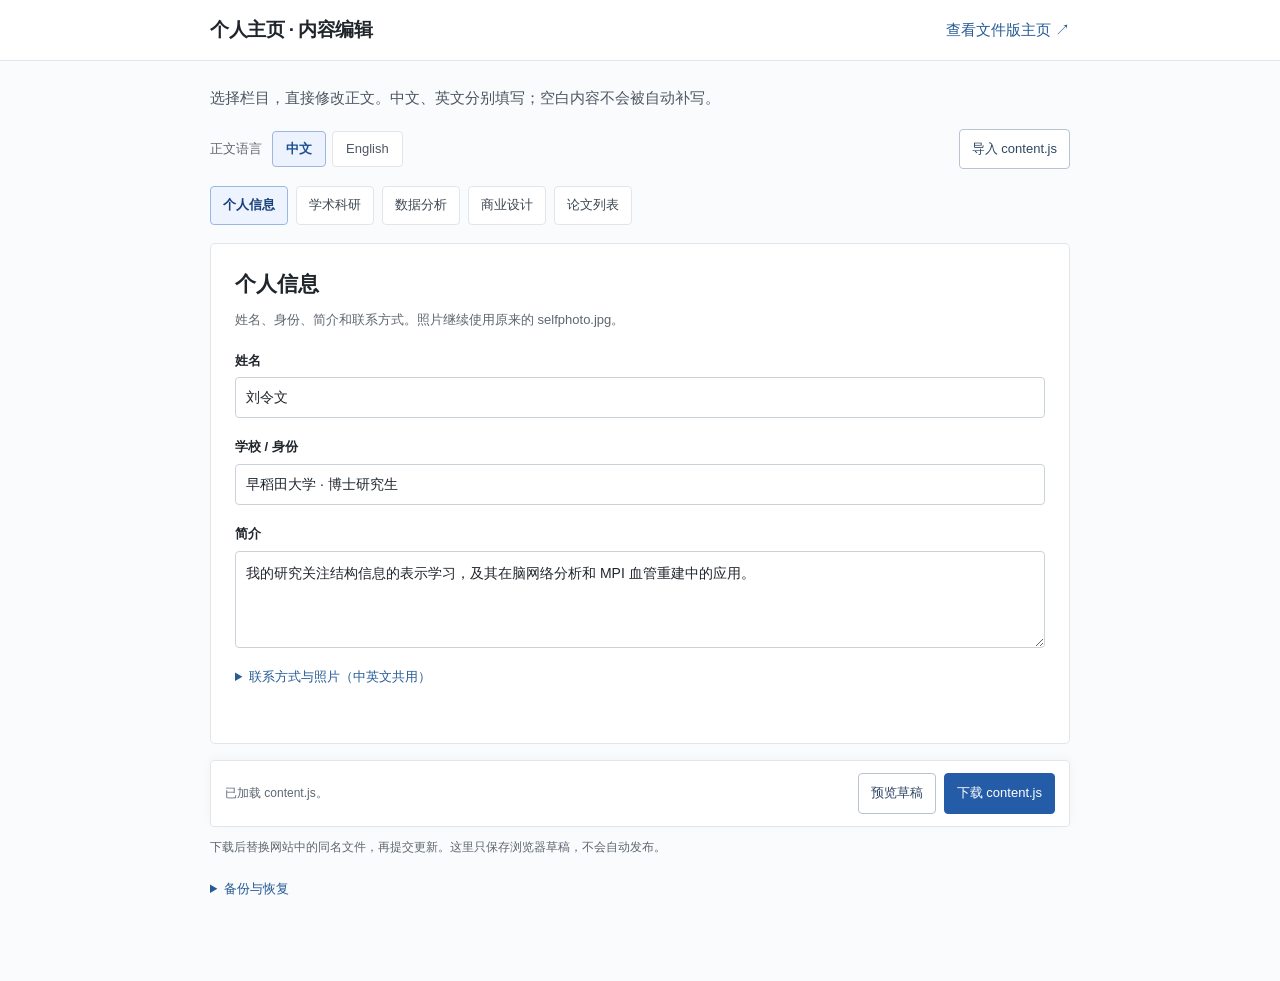
==== commit bd1c786a: "Add files via upload" ====
--- a/edit.html
+++ b/edit.html
@@ -6,11 +6,11 @@
   <meta name="robots" content="noindex, nofollow">
   <title>内容编辑 | 刘令文</title>
   <link rel="icon" href="data:,">
-  <link rel="stylesheet" href="style.css?v=20261023-details-v12">
-  <script defer src="content.js?v=20261024-education-v18"></script>
-  <script defer src="site-core.js?v=20261023-details-v12"></script>
-  <script defer src="preview-template.js?v=20261024-labels-v16"></script>
-  <script defer src="editor.js?v=20261024-labels-v16"></script>
+  <link rel="stylesheet" href="style.css?v=20261028-ds-v19">
+  <script defer src="content.js?v=20261028-ds-v19"></script>
+  <script defer src="site-core.js?v=20261028-ds-v19"></script>
+  <script defer src="preview-template.js?v=20261028-ds-v19"></script>
+  <script defer src="editor.js?v=20261028-ds-v19"></script>
 </head>
 <body class="editor-body">
 <header class="editor-head"><div class="container">
@@ -31,7 +31,7 @@
   <nav class="editor-switcher" aria-label="选择内容" id="editor-switcher">
     <button type="button" data-edit-tab="profile">个人信息</button>
     <button type="button" data-edit-tab="research">学术科研</button>
-    <button type="button" data-edit-tab="data">数据科学</button>
+    <button type="button" data-edit-tab="data">数据分析</button>
     <button type="button" data-edit-tab="business">商业设计</button>
     <button type="button" data-edit-tab="publications">论文列表</button>
   </nav>
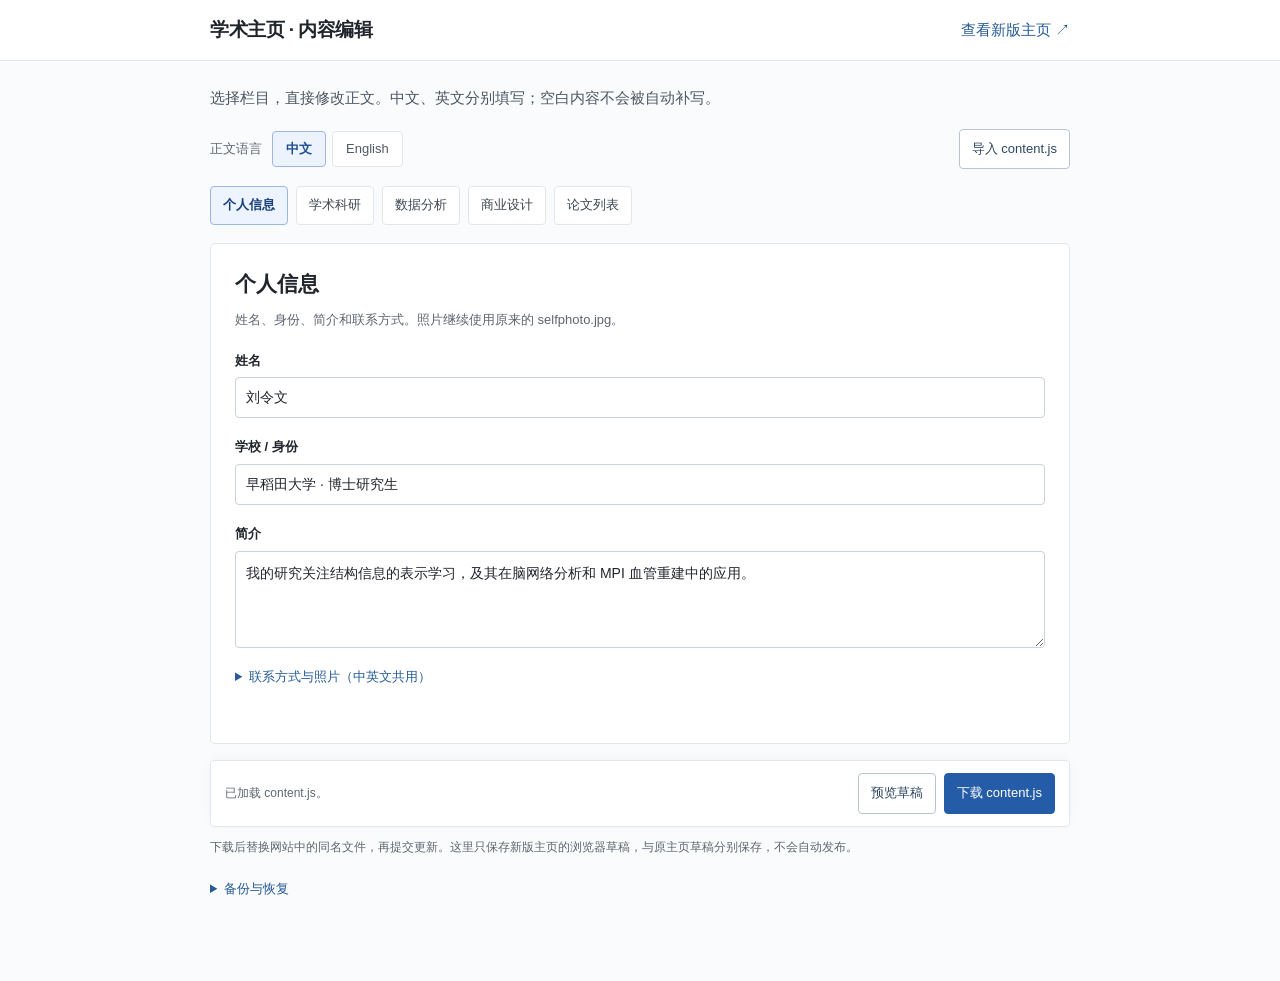
==== commit 9b0fb1ab: "Replace homepage with updated academic layout" ====
--- a/edit.html
+++ b/edit.html
@@ -6,16 +6,16 @@
   <meta name="robots" content="noindex, nofollow">
   <title>内容编辑 | 刘令文</title>
   <link rel="icon" href="data:,">
-  <link rel="stylesheet" href="style.css?v=20261028-ds-v19">
-  <script defer src="content.js?v=20261028-ds-v19"></script>
-  <script defer src="site-core.js?v=20261028-ds-v19"></script>
-  <script defer src="preview-template.js?v=20261028-ds-v19"></script>
-  <script defer src="editor.js?v=20261028-ds-v19"></script>
+  <link rel="stylesheet" href="editor.css?v=20261030-academic">
+  <script defer src="content.js?v=20261030-merged-pubs"></script>
+  <script defer src="site-core.js?v=20261030-academic"></script>
+  <script defer src="preview-template.js?v=20261030-normal-context"></script>
+  <script defer src="editor.js?v=20261030-merged-pubs"></script>
 </head>
 <body class="editor-body">
 <header class="editor-head"><div class="container">
-  <h1 class="editor-brand">个人主页 · 内容编辑</h1>
-  <a href="index.html" target="_blank" rel="noopener noreferrer">查看文件版主页 ↗</a>
+  <h1 class="editor-brand">学术主页 · 内容编辑</h1>
+  <a href="index.html" target="_blank" rel="noopener noreferrer">查看新版主页 ↗</a>
 </div></header>
 <main class="container editor-shell">
   <p class="editor-intro">选择栏目，直接修改正文。中文、英文分别填写；空白内容不会被自动补写。</p>
@@ -43,7 +43,7 @@
       <button type="button" class="btn btn-primary" id="download-button">下载 content.js</button>
     </div>
   </div>
-  <p class="publish-note">下载后替换网站中的同名文件，再提交更新。这里只保存浏览器草稿，不会自动发布。</p>
+  <p class="publish-note">下载后替换网站中的同名文件，再提交更新。这里只保存新版主页的浏览器草稿，与原主页草稿分别保存，不会自动发布。</p>
   <details class="editor-extra"><summary>备份与恢复</summary><div class="extra-tools">
     <button type="button" class="btn" id="reset-button">放弃草稿，重新读取文件</button>
     <button type="button" class="btn" id="notes-button">下载写作笔记</button>
--- a/editor.css
+++ b/editor.css
@@ -0,0 +1,497 @@
+/* Minimal personal homepage — edit content in edit.html, not here. */
+:root {
+  --text: #20262e;
+  --subtext: #606872;
+  --link: #2358a8;
+  --line: #e3e7eb;
+  --soft: #f5f7f9;
+  --width: 830px;
+}
+* { box-sizing: border-box; }
+html { scroll-behavior: smooth; }
+body { margin: 0; color: var(--text); background: white; font-family: -apple-system, BlinkMacSystemFont, "Segoe UI", "Noto Sans", Arial, sans-serif; font-size: 15px; line-height: 1.6; }
+a { color: var(--link); text-decoration: none; }
+a:hover { text-decoration: underline; }
+a:focus-visible, button:focus-visible, input:focus-visible, textarea:focus-visible { outline: 2px solid var(--link); outline-offset: 3px; }
+button, input, textarea { font: inherit; }
+.container { width: min(calc(100% - 44px), var(--width)); margin: 0 auto; }
+.skip-link { position: absolute; top: -100px; left: 20px; padding: 7px; background: white; z-index: 10; }
+.skip-link:focus { top: 10px; }
+.site-header { border-bottom: 1px solid var(--line); }
+.header-inner { display: flex; flex-wrap: wrap; align-items: center; justify-content: space-between; gap: 10px 25px; padding: 14px 0; }
+.site-name { font-size: 15px; font-weight: 700; letter-spacing: .1px; color: var(--text); }
+.site-links, .profile-links { display: flex; flex-wrap: wrap; gap: 8px 18px; }
+.site-links { font-size: 13px; }
+.intro { display: grid; grid-template-columns: 104px 1fr; gap: 24px; align-items: start; padding: 40px 0 35px; border-bottom: 1px solid var(--line); }
+.portrait { width: 104px; height: 104px; border: 1px solid var(--line); border-radius: 5px; overflow: hidden; display: flex; align-items: center; justify-content: center; background: #f1f3f5; color: #8c949e; font-size: 26px; font-weight: 600; }
+.portrait img { width: 100%; height: 100%; object-fit: cover; }
+h1 { font-size: 29px; margin: -4px 0 0; letter-spacing: -.5px; line-height: 1.35; }
+.affiliation { color: var(--subtext); margin: 5px 0 10px; }
+.bio { margin: 8px 0 9px; max-width: 650px; white-space: pre-line; }
+.profile-links { margin: 12px 0 0; font-size: 13px; }
+.focus { padding: 28px 0 54px; }
+.section-heading { font-size: 19px; margin: 0 0 13px; font-weight: 700; }
+.tabs { display: flex; gap: 0; overflow-x: auto; border-bottom: 1px solid var(--line); scrollbar-width: thin; }
+.tab { flex-shrink: 0; padding: 10px 20px 11px; color: #626b76; font-weight: 500; font-size: 14px; border-bottom: 2px solid transparent; margin-bottom: -1px; white-space: nowrap; }
+.tab:first-child { padding-left: 1px; margin-right: 20px; }
+.tab + .tab { margin-right: 20px; }
+.tab:hover { color: var(--text); text-decoration: none; }
+.tab[aria-selected="true"] { color: var(--text); font-weight: 650; border-bottom-color: var(--link); }
+.tab-panel { padding-top: 21px; }
+.track-title { font-size: 22px; font-weight: 700; margin: 0 0 5px; line-height: 1.3; }
+.track-description { margin: 0 0 16px; color: var(--subtext); }
+.concept { margin: 0 0 17px; }
+.concept-label { font-size: 12px; color: var(--subtext); margin-right: 6px; }
+.concept-value { font-size: 14px; font-weight: 650; }
+.method { padding: 13px 0 18px; border-top: 1px solid var(--line); border-bottom: 1px solid var(--line); }
+.small-title { font-weight: 700; font-size: 14px; margin: 0 0 8px; }
+.method-line { margin: 0; font-size: 14px; color: #414a54; }
+.method-step { display: inline; }
+.method-arrow { color: #8d96a0; padding: 0 9px; }
+.work { padding-top: 22px; }
+.item-list { margin: 0; padding: 0; list-style: none; }
+.work-item { padding: 14px 0 15px; border-bottom: 1px solid var(--line); }
+.work-item:first-child { padding-top: 5px; }
+.item-title-row { display: flex; align-items: baseline; justify-content: space-between; flex-wrap: wrap; gap: 2px 12px; }
+.item-title { font-size: 15px; margin: 0; font-weight: 650; line-height: 1.48; }
+.item-year { font-size: 12px; color: var(--subtext); white-space: nowrap; }
+.item-context { font-size: 12px; color: var(--subtext); margin: 2px 0 5px; }
+.item-summary { margin: 5px 0 2px; font-size: 14px; }
+.item-tools { font-size: 12.5px; margin: 4px 0 0; }
+.item-link { font-size: 13px; display: inline-block; margin-top: 5px; }
+.more { font-size: 13px; margin-top: 13px; padding: 3px 0; border: 0; color: var(--link); background: none; cursor: pointer; }
+.more:hover { text-decoration: underline; }
+details { margin-top: 10px; }
+summary { cursor: pointer; color: var(--link); font-size: 13px; }
+summary:hover { text-decoration: underline; }
+.notes-text { white-space: pre-line; font-size: 13px; color: #434a55; padding: 6px 0 2px; line-height: 1.6; }
+.papers { margin-top: 26px; }
+.papers-intro { color: var(--subtext); font-size: 13px; margin: 0 0 10px; }
+.pub-item { padding: 12px 0; border-bottom: 1px solid var(--line); }
+.pub-title { font-size: 14px; font-weight: 650; margin: 0 0 2px; }
+.pub-meta { font-size: 12px; color: var(--subtext); margin: 0; }
+.pub-link { font-size: 12px; display: inline-block; margin-top: 4px; }
+.empty-state { font-size: 14px; color: var(--subtext); padding: 8px 0; }
+.footer { border-top: 1px solid var(--line); color: #747d87; display: flex; flex-wrap: wrap; justify-content: space-between; gap: 10px; padding-top: 16px; padding-bottom: 36px; font-size: 12px; }
+.loading-note { padding: 24px 0; font-size: 13px; color: var(--subtext); }
+/* Editing interface: a utilitarian writing form, intentionally separate from the public site */
+.editor-body { background: #fafbfc; }
+.editor-head { background: white; border-bottom: 1px solid var(--line); }
+.editor-head .container { padding: 17px 0; display: flex; align-items: center; justify-content: space-between; gap: 14px; flex-wrap: wrap; }
+.editor-brand { font-weight: 700; font-size: 19px; margin: 0; }
+.editor-intro { max-width: 700px; margin: 24px 0 16px; color: #4b5663; }
+.editor-shell { padding-bottom: 60px; }
+.editor-switcher { display: flex; flex-wrap: wrap; gap: 8px; margin-bottom: 18px; }
+.editor-switcher button { background: white; border: 1px solid var(--line); padding: 7px 12px; border-radius: 4px; cursor: pointer; font-size: 13px; color: #3d4651; }
+.editor-switcher button[aria-pressed="true"] { background: #eef4ff; border-color: #9bb8e5; color: #173f79; font-weight: 650; }
+.edit-form { border: 1px solid var(--line); background: white; border-radius: 5px; padding: 22px 24px; }
+.edit-form h2 { margin: 0 0 6px; font-size: 21px; }
+.form-help { font-size: 13px; color: var(--subtext); margin: 0 0 22px; }
+.field { margin: 0 0 18px; }
+.field label { display: block; font-weight: 600; font-size: 13px; margin-bottom: 5px; }
+.field input, .field textarea { width: 100%; display: block; color: var(--text); border: 1px solid #cad2da; border-radius: 4px; padding: 9px 10px; background: #fff; font-size: 14px; line-height: 1.5; }
+.field textarea { min-height: 78px; resize: vertical; }
+.field-hint { font-size: 12px; margin-top: 3px; color: #7a8490; }
+.form-subhead { margin: 29px 0 12px; font-size: 16px; border-top: 1px solid var(--line); padding-top: 18px; }
+.editor-item { background: #f9fafb; border: 1px solid var(--line); padding: 13px 15px 6px; border-radius: 4px; margin: 10px 0; }
+.editor-item-head { display: flex; justify-content: space-between; gap: 12px; align-items: center; margin-bottom: 12px; }
+.editor-item-title { font-weight: 650; font-size: 13px; }
+.btn { background: white; border: 1px solid #b9c4d0; border-radius: 4px; cursor: pointer; color: #2d4662; font-size: 13px; padding: 8px 12px; }
+.btn:hover { background: #f0f4f7; }
+.btn-primary { background: #245ca7; border-color: #245ca7; color: white; }
+.btn-primary:hover { background: #1c4b89; }
+.btn-delete { border-color: #ead4d4; color: #96433a; padding: 4px 8px; }
+.btn-delete:hover { background: #fff4f4; }
+.editor-actions { position: sticky; bottom: 0; display: flex; flex-wrap: wrap; justify-content: space-between; gap: 10px; align-items: center; background: rgba(255,255,255,.97); border: 1px solid var(--line); border-radius: 4px; padding: 12px 14px; margin-top: 16px; box-shadow: 0 -2px 12px rgba(33,45,58,.035); }
+.editor-actions-right { display: flex; flex-wrap: wrap; gap: 8px; align-items: center; }
+.editor-status { color: #5d6873; font-size: 12px; }
+.editor-note { background: #fff; border-left: 3px solid #9fb7d5; padding: 11px 14px; margin: 16px 0; color: #465260; font-size: 13px; }
+@media (max-width: 600px) {
+  .container { width: min(calc(100% - 32px), var(--width)); }
+  .intro { grid-template-columns: 78px 1fr; gap: 16px; padding: 28px 0; }
+  .portrait { width: 78px; height: 78px; font-size: 20px; }
+  h1 { font-size: 24px; }
+  .tabs { justify-content: space-between; }
+  .tab { margin-right: 0 !important; padding: 10px 9px 11px !important; font-size: 13px; }
+  .method-arrow { padding: 0 4px; }
+  .edit-form { padding: 16px; }
+}
+@media (prefers-reduced-motion: reduce) { html { scroll-behavior: auto; } }
+
+/* Keep the editor scan-friendly: each project is closed until selected. */
+.editor-item > summary { padding: 1px 0; font-size: 13px; font-weight: 650; color: var(--text); }
+.editor-item > summary:hover { color: var(--link); text-decoration: none; }
+.editor-item[open] > summary { margin-bottom: 13px; }
+.editor-item button + button { margin-left: 5px; }
+/* Tiny bilingual control: same understated personal-homepage visual language. */
+.language-switch { display: inline-flex; align-items: center; gap: 8px; white-space: nowrap; color: #a2aab3; font-size: 13px; }
+.language-switch button { background: transparent; border: 0; color: #7b8590; padding: 2px 3px; font-size: 13px; cursor: pointer; }
+.language-switch button[aria-pressed="true"] { color: var(--text); font-weight: 700; }
+.language-switch button:hover { color: var(--link); text-decoration: underline; }
+.pub-original { font-size: 12px; line-height: 1.5; color: var(--subtext); margin: 1px 0 4px; }
+@media(max-width:600px){ .language-switch { margin-left: auto; } }
+/* Minimal editing controls for two translations */
+.editor-toolbar { display:flex; align-items:center; justify-content:space-between; flex-wrap:wrap; gap: 10px; margin: 17px 0; }
+.editor-locale { display:inline-flex; align-items:center; gap: 6px; font-size: 13px; }
+.editor-locale span { color:var(--subtext); margin-right:4px; }
+.editor-locale button { cursor:pointer; border:1px solid var(--line); background:#fff; color:#4f5864; padding:6px 13px; border-radius:4px; font-size:13px; }
+.editor-locale button[aria-pressed="true"] { border-color:#9eb7dc; color:#1d4f91; background:#ecf3fe; font-weight:650; }
+.edit-language-note { font-size:13px; padding: 8px 11px; background:var(--soft); color:#515d69; margin:5px 0 17px; }
+.paper-original-hint { font-size:12px; color:var(--subtext); margin:-6px 0 13px; overflow-wrap:anywhere; }
+
+/* V3: document-led, single-column academic writing. No cards or promotional hero. */
+:root { --width: 860px; --text:#20252b; --subtext:#5e6670; --line:#e3e6e9; --link:#265b96; --soft:#f5f7f9; }
+body { font-family: -apple-system,BlinkMacSystemFont,"Segoe UI",Roboto,"Helvetica Neue",Arial,"Noto Sans CJK SC","PingFang SC","Microsoft YaHei",sans-serif; font-size:15px; line-height:1.75; }
+[hidden] { display:none !important; }
+:focus-visible { outline:2px solid var(--link);outline-offset:4px; }
+.container { width:min(calc(100% - 44px),var(--width)); }
+.header-inner { padding:13px 0; }
+.intro { padding:31px 0 28px;gap:23px;grid-template-columns:96px minmax(0,1fr); }
+.portrait { width:96px;height:96px;position:relative;flex-shrink:0; }
+.portrait img { position:absolute;inset:0; }
+.bio { font-size:15px;margin:6px 0; }
+.profile-links { margin-top:8px; }
+.focus { padding-top:20px; }
+.tabs { gap:25px;overflow-x:visible; }
+.tab,.tab:first-child,.tab + .tab { margin:0;padding:9px 2px 11px; font-size:14px; }
+.tab-panel { padding-top:25px; }
+.research-intro { margin-bottom:25px; }
+.research-intro > .track-title { margin-bottom:12px; }
+.concept-title { font-size:24px;line-height:1.4;font-weight:650;margin:0 0 10px;letter-spacing:-.3px;overflow-wrap:anywhere; }
+.research-intro > .track-title + .concept-title { font-size:19px;letter-spacing:0; }
+.concept-statement { font-size:16px;line-height:1.8;margin:0 0 9px;font-weight:550; }
+.concept-description { color:var(--subtext);font-size:14px;line-height:1.85;margin:0; }
+.institution { margin-top:30px; }
+.institution-heading { display:flex;flex-wrap:wrap;align-items:baseline;justify-content:space-between;gap:4px 18px;padding-bottom:9px;border-bottom:1px solid #cdd3d9;margin-bottom:15px; }
+.institution-title { margin:0;font-size:20px;font-weight:650;line-height:1.5; }
+.institution-period { font-size:13px;color:var(--subtext);white-space:nowrap; }
+.research-group + .research-group { margin-top:30px; }
+.group-title { margin:0 0 8px;font-size:17px;line-height:1.65;font-weight:650; }
+.group-description { margin:0 0 20px;color:var(--subtext);font-size:14px;line-height:1.9; }
+.project { padding:0 0 20px;margin:0 0 18px;border-bottom:1px solid var(--line); }
+.project:last-child { margin-bottom:0;padding-bottom:6px;border-bottom:0; }
+.project-takeaway { font-size:16px;line-height:1.8;font-weight:650;margin:0 0 8px;overflow-wrap:anywhere; }
+.project-heading { display:flex;align-items:baseline;flex-wrap:wrap;gap:2px 14px;margin-bottom:6px; }
+.project-title { font-size:16px;margin:0;font-weight:650;line-height:1.65;overflow-wrap:anywhere; }
+.project-meta { color:var(--subtext);font-size:12px;line-height:1.7; }
+.project-copy { margin:4px 0 0;line-height:1.95;white-space:pre-line;overflow-wrap:break-word;font-size:15px; }
+.project-copy strong { font-weight:650;color:#161c23; }
+.project-footer { display:flex;flex-wrap:wrap;align-items:baseline;gap:5px 20px;margin-top:6px;font-size:12px; }
+.project-footer > a { white-space:nowrap; }
+.paper-details { margin:0; }
+.paper-details summary,.extra-notes summary { color:var(--subtext);font-size:12px; }
+.paper-original { margin:5px 0;font-size:12px;color:var(--subtext);max-width:690px; }
+.extra-notes { margin-top:4px; }
+.publications { margin-top:35px;border-top:1px solid var(--line);padding-top:16px; }
+.publications > summary { color:var(--text);font-size:14px;font-weight:600; }
+.editor-entry { color:var(--subtext); }
+.empty-state { padding:8px 0 40px; }
+.steps { padding-left:22px;margin:0; }
+:lang(en) .project-copy { line-height:1.8;font-size:14.5px; }
+:lang(en) .group-title { font-size:16px; }
+:lang(en) .concept-statement { font-size:15px; }
+@media (max-width:600px) {
+ .container {width:calc(100% - 32px);}
+ .intro {grid-template-columns:64px minmax(0,1fr);gap:15px;padding:25px 0;}
+ .portrait {width:64px;height:64px;font-size:21px;}
+ h1 {font-size:24px;}
+ .affiliation,.bio {font-size:13px;line-height:1.8;}
+ .profile-links {gap:6px 14px;font-size:12px;}
+ .tabs {gap:16px;justify-content:flex-start;}
+ .tab,.tab:first-child,.tab + .tab {font-size:13px;padding:9px 0 11px !important;}
+ .concept-title {font-size:21px;}
+ .concept-statement {font-size:15px;}
+ .concept-description {font-size:13px;}
+ .institution-title {font-size:18px;}
+ .group-title {font-size:16px;}
+ .project-copy {font-size:14px;line-height:1.95;}
+ .project-title {font-size:15px;}
+ .project-takeaway {font-size:15px;}
+ .project-meta {font-size:11.5px;}
+ .project-heading {gap:1px 10px;}
+ :lang(en) .tab {font-size:12px;}
+ :lang(en) .tabs {gap:15px;}
+}
+@media(max-width:360px){ .container{width:calc(100% - 24px);} :lang(en) .tabs {gap:12px;} }
+@media print {
+ .site-header,.tabs,.footer,.project-footer,.publications,.extra-notes,.skip-link {display:none !important;}
+ .container {width:100%;max-width:none;}
+ .intro {padding:0 0 16px;}
+ .focus {padding:0;}
+ .project {break-inside:avoid;}
+ .project-copy {font-size:11pt;}
+ .institution-heading,.group-title {break-after:avoid;}
+}
+/* Writing tools are kept separate from the public reading layout. */
+.editor-shell .form-help {margin-bottom:18px;}
+.field select {width:100%;padding:9px 10px;border:1px solid #cad2da;border-radius:4px;background:#fff;font:inherit;font-size:14px;color:var(--text);}
+.field textarea {line-height:1.85;}
+.check-field {display:flex;align-items:center;gap:8px;font-size:13px;margin:9px 0 18px;color:var(--subtext);}
+.check-field input {accent-color:var(--link);width:16px;height:16px;}
+.writing-guide {background:#f7f8fa;border:1px solid var(--line);border-radius:4px;padding:11px 14px;margin:0 0 22px;}
+.writing-guide > summary {font-size:13px;color:#515a64;}
+.writing-guide ol {margin:14px 0 20px;padding-left:20px;line-height:1.8;font-size:13px;color:#5c6570;}
+.writing-guide li+li {margin-top:6px;}
+.form-details {margin:16px 0 20px;}
+.form-details > summary {font-size:13px;margin-bottom:12px;}
+.editor-item {padding:12px 15px;margin:10px 0;background:#fff;}
+.editor-item[open] {background:#fafbfc;}
+.editor-item > summary {overflow-wrap:anywhere;}
+.editor-item .item-tools {display:flex;flex-wrap:wrap;gap:8px;margin:14px 0 4px;}
+.editor-item button + button {margin-left:0;}
+button:disabled {opacity:.45;cursor:not-allowed;}
+.publish-note {font-size:12px;color:var(--subtext);margin:10px 0;}
+.editor-extra {margin:20px 0;}
+.extra-tools {display:flex;flex-wrap:wrap;gap:10px;margin-top:12px;}
+#preview-dialog {padding:0;border:1px solid var(--line);border-radius:6px;width:min(1000px,calc(100vw - 32px));max-width:1000px;height:90vh;max-height:90vh;box-shadow:0 16px 90px #0002;}
+#preview-dialog::backdrop {background:#1b26333b;}
+.preview-bar {height:58px;display:flex;align-items:center;justify-content:space-between;gap:14px;border-bottom:1px solid var(--line);padding:10px 18px;}
+.preview-bar h2 {font-size:14px;margin:0;}
+#preview-frame {border:0;width:100%;height:calc(100% - 58px);display:block;background:white;}
+@media(max-width:600px){.editor-switcher{gap:6px;}.editor-switcher button{padding:6px 9px;font-size:12px;}.editor-actions{padding:10px;}.editor-actions-right{gap:7px;}.preview-bar{padding:10px;}.preview-bar h2{font-size:12px;}}
+
+/* Personal CV: identity in the margin, concise research work in the main column. */
+body:not(.editor-body) { --width:1120px;--link:#596f93; }
+.site-header { border-bottom:0; }
+.header-inner { justify-content:flex-end;padding:16px 0 12px; }
+.cv-layout { display:grid;grid-template-columns:224px minmax(0,1fr);column-gap:64px;align-items:start;padding-top:13px; }
+.cv-layout .intro { display:block;position:relative;align-self:stretch;top:auto;padding:0 5px 4px 0;border:0; }
+.cv-layout .intro-copy { height:100%; }
+.cv-layout .portrait { width:100px;height:100px;margin-bottom:18px;border:0;border-radius:0; }
+.cv-layout h1 { margin:0 0 10px;font-size:30px;line-height:1.2;letter-spacing:-.8px; }
+.cv-layout .affiliation { margin:0 0 16px;font-size:13px;line-height:1.7; }
+.cv-layout .bio { margin:0 0 20px;font-size:13px;line-height:1.9; }
+.cv-layout .profile-links { display:flex;flex-direction:column;align-items:flex-start;gap:6px;margin:0;font-size:12px; }
+.contact-email { overflow-wrap:anywhere; }
+.profile-experience { margin-top:25px;padding:14px 12px 13px;border:1px solid #e1e5ed;border-radius:5px;background:#f7f8fb; }
+.sidebar-heading { margin:0 0 12px;font-size:14px;line-height:1.5;font-weight:650;color:var(--text); }
+.profile-experience > .sidebar-heading { margin-bottom:14px;padding-bottom:9px;border-bottom:1px solid #e2e7ef;font-size:16px;color:#36475f; }
+#experience-list { position:relative; }
+#experience-list::before { content:"";position:absolute;left:3px;top:9px;bottom:18px;width:1px;background:#d5deea; }
+.experience-item { position:relative;margin:0;padding:0 0 16px 16px; }
+.experience-item:last-child { padding-bottom:0; }
+.experience-item::before { content:"";position:absolute;left:0;top:7px;width:7px;height:7px;border:1px solid #9baac1;border-radius:50%;background:#f7f8fb; }
+.experience-item:first-child::before { background:var(--link);border-color:var(--link); }
+.experience-name { display:block;font-size:13px;font-weight:600;line-height:1.7;color:#45546c; }
+.experience-period { display:block;margin-top:2px;font-size:11px;line-height:1.6;font-variant-numeric:tabular-nums;color:#7c8595; }
+.page-toc { position:sticky;top:24px;max-height:calc(100vh - 48px);overflow-y:auto;scrollbar-width:thin;scrollbar-color:#d3dbe7 transparent;margin-top:26px;padding-top:20px;border-top:1px solid var(--line); }
+.toc-list,.toc-projects { margin:0;padding:0;list-style:none; }
+.toc-list > li + li { margin-top:3px; }
+.toc-link { display:block;padding:5px 10px;border-left:2px solid transparent;color:var(--subtext);font-size:12px;line-height:1.5;border-radius:0 3px 3px 0;overflow-wrap:anywhere; }
+.toc-link:hover { color:var(--link);background:#f6f8fb;text-decoration:none; }
+.toc-link[aria-current="location"] { color:var(--link);background:#edf1f8;border-left-color:var(--link);font-weight:650; }
+.toc-projects { margin:2px 0 8px 11px;padding-left:9px;border-left:1px solid #e1e5ed; }
+.toc-school { padding:9px 10px 3px;color:#7e8796;font-size:10px;line-height:1.5; }
+.toc-project .toc-link { font-size:11px;padding-top:4px;padding-bottom:4px; }
+.toc-project .toc-link { display:-webkit-box;-webkit-box-orient:vertical;-webkit-line-clamp:2;overflow:hidden; }
+.cv-layout .focus { padding:0 0 42px;min-width:0; }
+.cv-layout .tabs { gap:28px; }
+.cv-layout .tab,.cv-layout .tab:first-child,.cv-layout .tab + .tab { font-size:13px;padding:0 0 11px; }
+.cv-layout .tab-panel { padding-top:23px; }
+.research-overview { margin:0;padding:0;border:1px solid #dee4ee;border-radius:6px;background:#fff; }
+.idea-panel { padding:22px 24px;background:#f3f5fa;border-bottom:1px solid #e0e5ef;border-radius:5px 5px 0 0; }
+.idea-panel .concept-title { margin:0 0 14px;color:#405779;font-family:Georgia,"Times New Roman",serif;font-size:32px;font-weight:400;line-height:1.3;letter-spacing:-.55px; }
+.idea-panel .concept-statement { margin:0;max-width:64ch;font-size:15px;line-height:1.85;font-weight:400;color:#556176; }
+.idea-panel .concept-description { margin:12px 0 0;font-size:14px;line-height:1.9;color:var(--subtext); }
+.research-strengths { margin:0;padding:20px 24px 23px; }
+.cv-section-label { display:flex;align-items:center;gap:11px;margin:0 0 16px;font-size:21px;line-height:1.45;letter-spacing:-.25px;font-weight:650;color:#36475f; }
+.cv-section-label::before { content:"";width:22px;height:2px;flex-shrink:0;background:var(--link); }
+.section-count { color:#8892a2;font-size:13px;font-weight:400;letter-spacing:0; }
+.idea-panel,.research-strengths,.research-projects,.institution-block,.publications { scroll-margin-top:24px; }
+.capability-list { display:grid;grid-template-columns:repeat(3,minmax(0,1fr));gap:18px;margin:0;padding:0;list-style:none; }
+.capability-list li { min-width:0;padding-left:18px;border-left:1px solid #e4e8f0; }
+.capability-list li:first-child { padding-left:0;border-left:0; }
+.capability-list li+li { margin-top:0; }
+.capability-icon { display:block;width:24px;height:24px;margin:0 0 10px; }
+.capability-name { margin:0 0 5px;font-size:13.5px;line-height:1.6;font-weight:650;color:#455873; }
+.capability-description { margin:0;font-size:12.5px;line-height:1.85;color:#6e7889; }
+.selected-works { margin:24px 0 0; }
+.selected-works > .cv-section-label { margin-bottom:0; }
+.selected-project { display:grid;grid-template-columns:minmax(0,1fr) 156px;column-gap:24px;row-gap:0;align-items:start;padding:24px 0;border-bottom:1px solid var(--line); }
+.project-visual { width:76px;height:68px;object-fit:contain;background:#f5f7fb;border-radius:6px; }
+.selected-copy { grid-column:1;grid-row:1;min-width:0;align-self:start; }
+.selected-project:last-child { border-bottom:0; }
+.selected-heading { display:block; }
+.selected-title { min-width:0;margin:0;font-size:16px;font-weight:650;line-height:1.6; }
+.selected-meta { display:flex;flex-wrap:wrap;align-items:baseline;gap:3px 9px;margin-top:5px;color:var(--subtext);font-size:12px;line-height:1.8; }
+.selected-meta a { color:var(--subtext); }
+.project-model { font-weight:400;color:var(--subtext); }
+.project-citation { display:inline-block;vertical-align:baseline;margin-left:8px;font-size:12px;font-weight:500;color:var(--link);white-space:nowrap; }
+.reference-pending { display:inline-block;margin-left:9px;font-size:10.5px;font-weight:400;color:#8f97a5; }
+.selected-brief,.selected-result { margin:9px 0 0;font-size:13px;line-height:1.9;font-weight:400;color:#444d5c; }
+.selected-links { display:flex;gap:15px;margin-top:3px;font-size:11px; }
+.research-projects { margin-top:32px; }
+.institution-block + .institution-block { margin-top:30px;padding-top:25px;border-top:2px solid #cfd8e7; }
+.institution-label { display:flex;flex-wrap:wrap;align-items:baseline;justify-content:space-between;gap:4px 14px;padding:10px 13px;background:#f1f4f9;border-radius:3px; }
+.institution-name { margin:0;font-size:17px;font-weight:650;line-height:1.6; }
+.institution-dates { font-size:12px;color:var(--subtext); }
+.project-group { padding:0 12px; }
+.project-group + .project-group { margin-top:25px; }
+.project-group-title { margin:18px 0 6px;font-size:14px;line-height:1.8;font-weight:600; }
+.group-overview { margin:0 0 3px; }
+.group-overview > summary { font-size:11px;color:var(--subtext); }
+.group-overview .group-description { margin:8px 0 15px;font-size:13px;line-height:1.9; }
+.project-entry { scroll-margin-top:20px; }
+.project-entry.without-image { grid-template-columns:minmax(0,1fr); }
+.model-thumb { grid-column:2;grid-row:1;align-self:start;position:relative;display:block;width:156px;height:112px;padding:5px;border:1px solid #dee4ee;border-radius:3px;background:white;cursor:zoom-in; }
+.model-thumb:hover { border-color:var(--link); }
+.model-thumb .project-visual { display:block;width:100%;height:100%;object-fit:contain;background:white;border-radius:0; }
+.model-enlarge { position:absolute;bottom:0;right:3px;color:var(--link);font-size:13px;line-height:17px;background:white; }
+.entry-details { grid-column:1/-1;margin:14px 0 0; }
+.entry-details > summary { width:max-content;font-size:13px;line-height:1.9;color:var(--link); }
+.entry-details[open] > summary { font-weight:600; }
+.full-project-text { max-width:78ch;margin:15px 0 3px;padding:0 0 0 16px;border-left:2px solid #e0e5ef; }
+.project-contribution { grid-column:1/-1;margin-top:22px;padding-top:16px;border-top:1px solid #e3e7ed; }
+.project-contribution.is-placeholder { min-height:64px; }
+.contribution-heading { display:flex;flex-wrap:wrap;align-items:baseline;justify-content:space-between;gap:5px 12px; }
+.contribution-label { margin:0;font-size:13px;line-height:1.9;font-weight:600;color:#444d5c; }
+.contribution-status { color:#7c8695;font-size:13px;line-height:1.9; }
+.contribution-role,.contribution-copy { margin:8px 0 0;font-size:13px;line-height:1.9;white-space:pre-line; }
+.full-project-text .project-copy { font-size:13px;line-height:1.9;font-weight:400;color:#444d5c;margin:0 0 14px; }
+.full-project-text .project-copy:last-child { margin-bottom:0; }
+.project-entry .notes-text { font-size:13px;line-height:1.9; }
+.project-entry.without-image .selected-copy { grid-column:1/-1; }
+.model-dialog { width:min(1200px,calc(100vw - 32px));max-width:1200px;max-height:92vh;padding:0;border:1px solid #d2dbe8;border-radius:5px; }
+.model-dialog::backdrop { background:#1c253699; }
+.model-bar { display:flex;align-items:center;justify-content:space-between;gap:15px;padding:10px 16px;border-bottom:1px solid var(--line); }
+.model-title { margin:0;font-size:14px;line-height:1.7;font-weight:600; }
+.model-close { border:0;background:none;color:var(--subtext);font-size:26px;line-height:1;cursor:pointer;padding:3px 6px; }
+.model-dialog figure { margin:0;padding:15px; }
+.model-full-image { display:block;width:100%;max-height:72vh;object-fit:contain; }
+.model-source { margin-top:12px;font-size:11px;line-height:1.8;color:var(--subtext);overflow-wrap:anywhere; }
+.research-archive { margin-top:24px;padding-top:16px;border-top:1px solid var(--line); }
+.research-archive > summary,.cv-layout .publications > summary { font-size:12px;font-weight:500;color:var(--subtext); }
+.archive-content { padding-top:22px; }
+.archive-intro { margin:0 0 30px;font-size:14px;line-height:1.9;color:var(--subtext); }
+.research-line { margin-bottom:34px;scroll-margin-top:25px; }
+.research-line:last-child { margin-bottom:0; }
+.research-line-title { margin:0;font-size:18px;line-height:1.7;font-weight:600; }
+.research-line-meta { margin:4px 0 17px;font-size:12px;color:var(--subtext); }
+.research-line .group-description { margin-bottom:24px;font-size:14px;line-height:1.9; }
+.research-line-projects { margin-left:14px; }
+.research-line .project { padding-bottom:0;margin-bottom:26px;border-bottom:0;scroll-margin-top:25px; }
+.research-line .project:last-child { margin-bottom:0; }
+.research-line .project-takeaway { margin-bottom:9px;font-size:15px;line-height:1.85;font-weight:600; }
+.research-line .project-title { font-size:15px;font-weight:600; }
+.project-evidence { margin-top:7px;padding-left:12px; }
+.project-evidence .project-heading { gap:3px 10px;margin-bottom:4px; }
+.project-evidence .project-title { font-size:13px;font-weight:500;color:var(--subtext); }
+.project-evidence .project-meta { font-size:11.5px; }
+.project-evidence .project-copy { font-size:14px;line-height:1.95;color:#3d454e; }
+.cv-layout .publications { margin-top:35px;padding-top:28px;border-top:1px solid #cfd8e7; }
+.publications > .cv-section-label { margin-bottom:20px; }
+.citation-list { margin:0;padding:0;list-style:none;counter-reset:publication; }
+.publications .pub-item { position:relative;counter-increment:publication;margin:0 0 15px;padding:0 0 0 30px;border:0;font-size:13px;line-height:1.85;overflow-wrap:anywhere; }
+.publications .pub-item::before { content:"[" counter(publication) "]";position:absolute;left:0;top:0;color:#7e8796;font-size:12px;font-variant-numeric:tabular-nums; }
+.publications .pub-item:last-child { margin-bottom:0; }
+.publications .pub-item { scroll-margin-top:32px; }
+.publications .pub-item:target { background:#f1f4fa;outline:7px solid #f1f4fa;border-radius:2px; }
+.citation-title { font-weight:500; }
+.citation-venue { color:#6b7586; }
+.citation-year { white-space:nowrap; }
+body:not(.editor-body) .footer { margin-top:0;border-top:0;padding-top:0;padding-bottom:22px;font-size:11px; }
+:lang(en) .idea-panel .concept-statement { font-size:15px; }
+:lang(en) .capability-list { font-size:12.5px; }
+:lang(en) .project-evidence .project-copy { font-size:14px;line-height:1.85; }
+@media (min-width:561px) and (max-width:1020px) {
+ .cv-layout { grid-template-columns:162px minmax(0,1fr);column-gap:30px; }
+ .cv-layout h1 { font-size:25px; }
+ .cv-layout .bio { font-size:12px; }
+ .cv-layout .contact-email { font-size:11px; }
+ .idea-panel .concept-title { font-size:28px; }
+ .idea-panel { padding:18px 18px 20px; }
+ .research-strengths { padding:18px; }
+ .capability-list { gap:12px; }
+ .capability-list li { padding-left:12px; }
+ .capability-name { font-size:13px; }
+ .capability-description { font-size:12px; }
+ .selected-heading { flex-wrap:wrap;gap:2px 12px; }
+ .selected-project { grid-template-columns:minmax(0,1fr) 104px;column-gap:18px; }
+ .model-thumb { width:104px;height:84px;padding:4px; }
+ .project-visual { width:58px;height:58px; }
+}
+@media(max-width:560px) {
+ .cv-layout { display:block;padding-top:6px; }
+ .cv-layout .intro { position:static;padding:0;margin-bottom:24px; }
+ .cv-layout .intro-copy { height:auto; }
+ .cv-layout h1 { font-size:28px;margin-bottom:5px; }
+ .cv-layout .affiliation { margin-bottom:8px; }
+ .cv-layout .bio { max-width:500px;margin-bottom:10px;line-height:1.8; }
+ .cv-layout .portrait { float:right;width:64px;height:64px;margin:0 0 12px 18px; }
+ .cv-layout .profile-links { flex-direction:row;flex-wrap:wrap;gap:3px 15px; }
+ .cv-layout .profile-links .contact-email { flex-basis:100%; }
+ .profile-experience { margin-top:19px;padding:12px; }
+ .sidebar-heading { font-size:13px;margin-bottom:9px; }
+ .profile-experience > .sidebar-heading { font-size:15px;margin-bottom:12px;padding-bottom:8px; }
+ #experience-list { display:grid;grid-template-columns:repeat(3,minmax(0,1fr));gap:12px; }
+ #experience-list::before { left:3px;right:3px;top:3px;bottom:auto;width:auto;height:1px; }
+ .experience-item,.experience-item:last-child { display:flex;flex-direction:column;padding:14px 0 0; }
+ .experience-item::before { top:0; }
+ .experience-name { flex:1;font-size:11px;line-height:1.6; }
+ .experience-period { font-size:10px; }
+ .page-toc { position:static;max-height:none;overflow:visible;margin-top:18px;padding-top:13px; }
+ .page-toc .sidebar-heading { margin-bottom:7px; }
+ .toc-list { display:flex;align-items:stretch;gap:3px;overflow-x:auto;padding-bottom:7px;scrollbar-width:thin; }
+ .toc-list > li { display:flex;align-items:center;flex-shrink:0; }
+ .toc-list > li + li { margin-top:0; }
+ .toc-link { white-space:nowrap;border-left:0;border-bottom:2px solid transparent;border-radius:3px 3px 0 0;font-size:11px;padding:6px 10px; }
+ .toc-link[aria-current="location"] { border-bottom-color:var(--link); }
+ .toc-projects { display:flex;align-items:center;margin:0 0 0 4px;padding:0;border:0; }
+ .toc-projects .toc-school { display:none; }
+ .toc-project .toc-link { display:block;overflow:visible;padding:6px 10px; }
+ .cv-layout .tabs { gap:23px; }
+ .cv-layout .tab,.cv-layout .tab:first-child,.cv-layout .tab + .tab { font-size:13px;padding:0 0 10px !important; }
+ .cv-layout .tab-panel { padding-top:19px; }
+ .idea-panel { padding:17px 15px 19px; }
+ .idea-panel .concept-title { font-size:26px; }
+ .idea-panel .concept-statement { font-size:14px; }
+ .research-strengths { padding:17px 15px 19px; }
+ .cv-section-label { font-size:20px;margin-bottom:14px;gap:10px; }
+ .cv-section-label::before { width:18px; }
+ .research-projects { margin-top:27px; }
+ .capability-list { gap:10px; }
+ .capability-list li { padding-left:10px; }
+ .capability-list li+li { margin-top:0; }
+ .capability-icon { width:22px;height:22px; }
+ .capability-name { font-size:12px; }
+ .capability-description { font-size:11.5px;line-height:1.8; }
+ .selected-heading { flex-wrap:wrap;gap:2px 12px; }
+ .selected-title { font-size:15px; }
+ .selected-meta { font-size:12px; }
+ .selected-project { grid-template-columns:minmax(0,1fr) 84px;column-gap:14px;padding:22px 0; }
+ .full-project-text { padding-left:12px; }
+ .model-thumb { width:84px;height:74px;padding:3px; }
+ .project-contribution { margin-top:20px;padding-top:14px; }
+ .project-group { padding:0 7px; }
+ .institution-label { padding:9px 10px; }
+ .institution-name { font-size:16px; }
+ .project-group-title { font-size:13px; }
+ .institution-block + .institution-block { margin-top:25px;padding-top:20px; }
+ .model-dialog figure { padding:10px; }
+ .project-visual { width:56px;height:56px; }
+ .research-line-title { font-size:17px; }
+ .research-line .group-description { font-size:13px; }
+ .research-line-projects { margin-left:8px; }
+ .research-line .project-takeaway { font-size:14px; }
+ .project-evidence { padding-left:8px; }
+ .project-evidence .project-copy,:lang(en) .project-evidence .project-copy { font-size:13px; }
+ .publications .pub-item { font-size:12px;line-height:1.85;padding-left:26px;margin-bottom:14px; }
+ .publications .pub-item::before { font-size:11px; }
+}
+@media print {
+ .cv-layout { grid-template-columns:190px minmax(0,1fr);gap:30px; }
+ .cv-layout .intro { position:static;align-self:start; }
+ .cv-layout .intro-copy { height:auto; }
+ .page-toc { display:none; }
+ .cv-layout .publications { display:block !important; }
+ .publications .pub-item { break-inside:avoid; }
+ .research-line-heading { break-after:avoid; }
+ .project-evidence .project-copy { font-size:11pt; }
+ .selected-project { break-inside:avoid; }
+}
+@media(prefers-reduced-motion:reduce) { html { scroll-behavior:auto; } }
+
+/* The DS document keeps its original paragraphs and inline emphasis. */
+.docx-original .source-paragraph { margin:0 0 12px;font-size:14px;line-height:1.9;white-space:pre-wrap;overflow-wrap:anywhere;scroll-margin-top:24px; }
+.docx-original .source-paragraph strong { font-weight:650; }
+@media(max-width:560px){ .docx-original .source-paragraph { font-size:13px; } }
